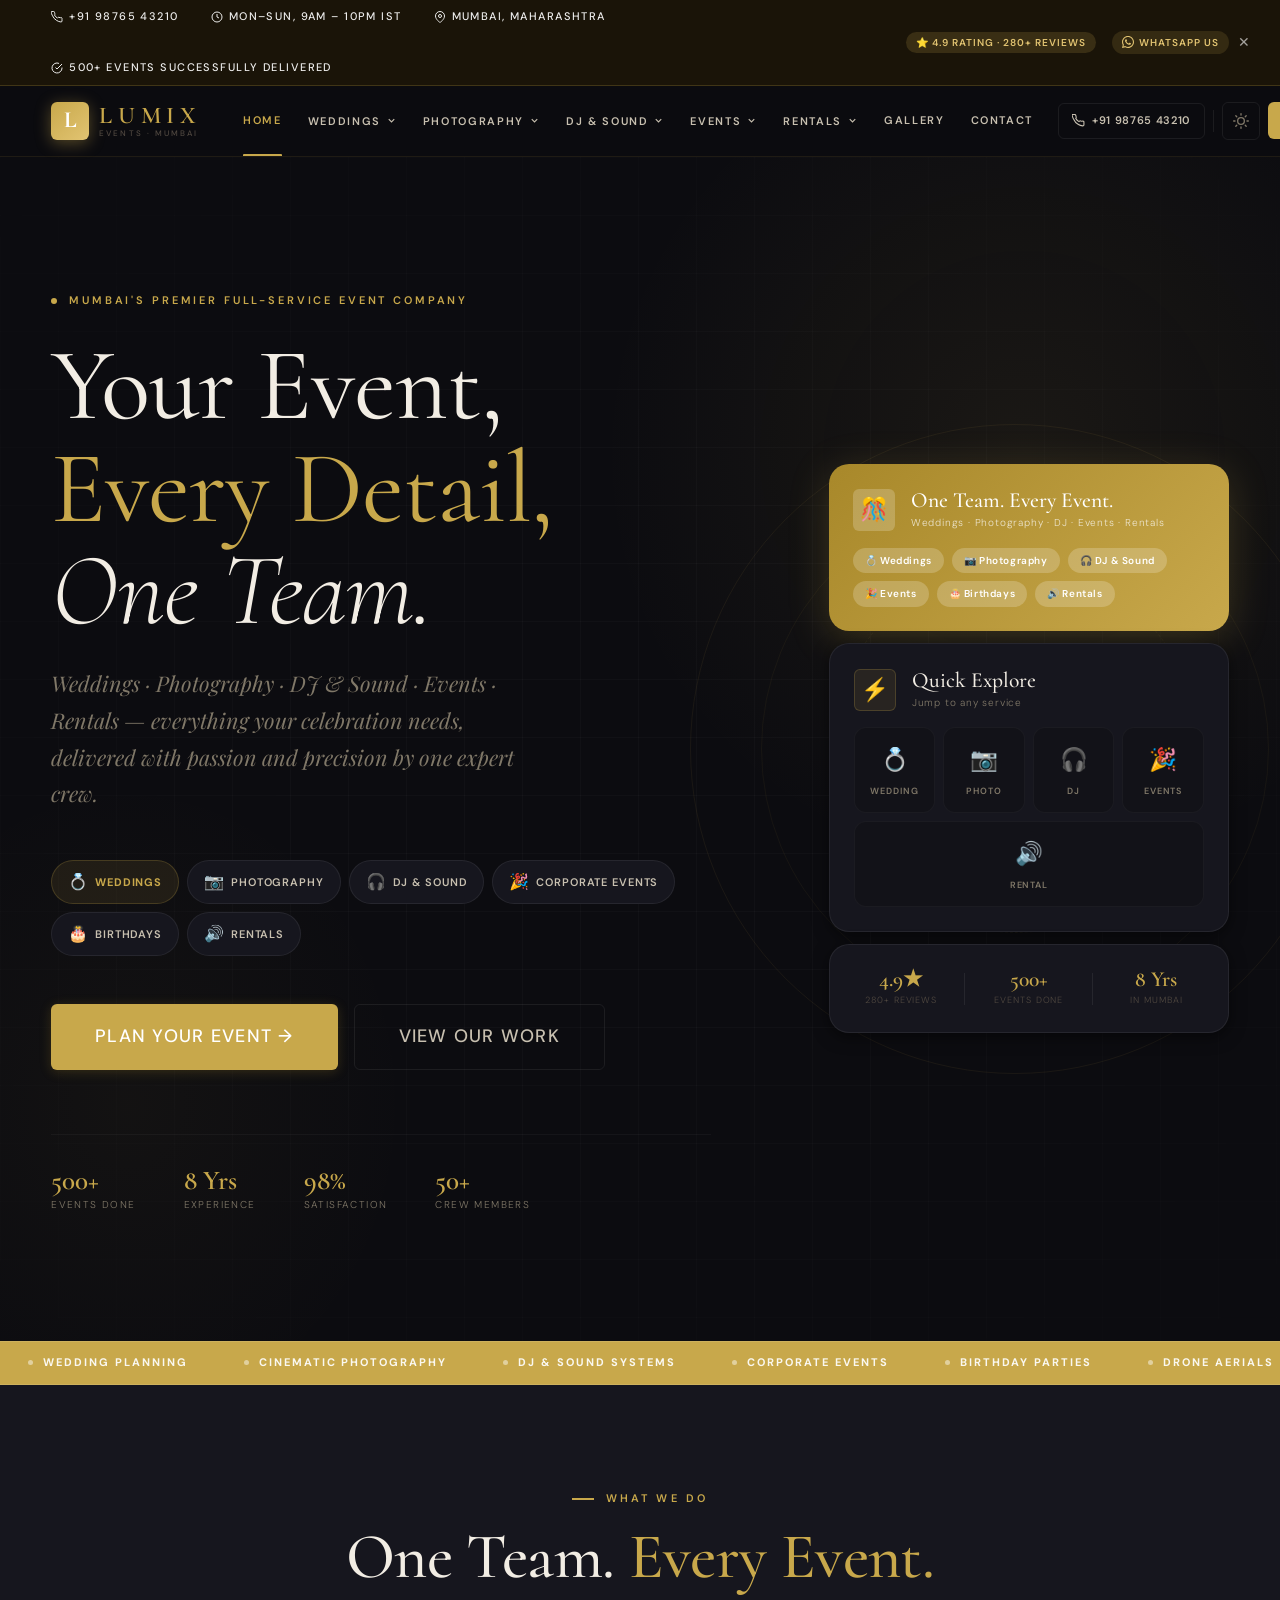
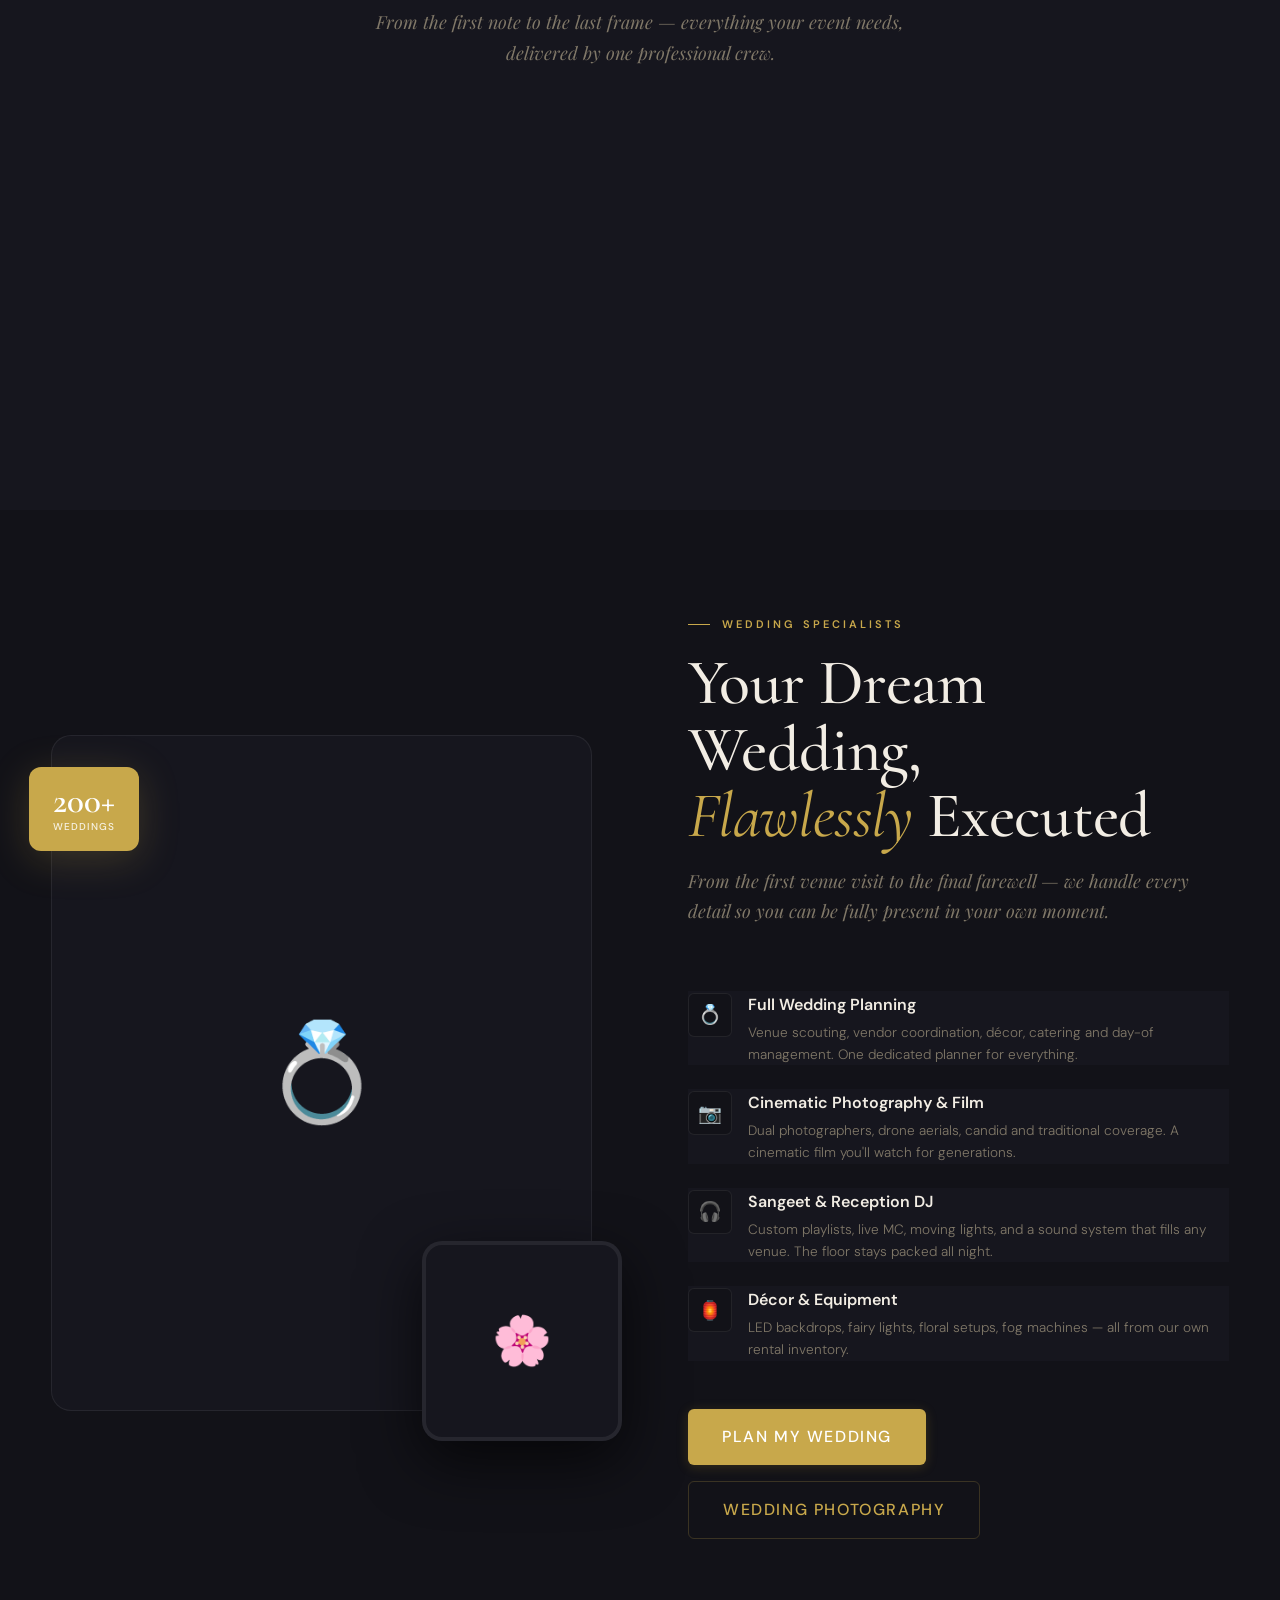
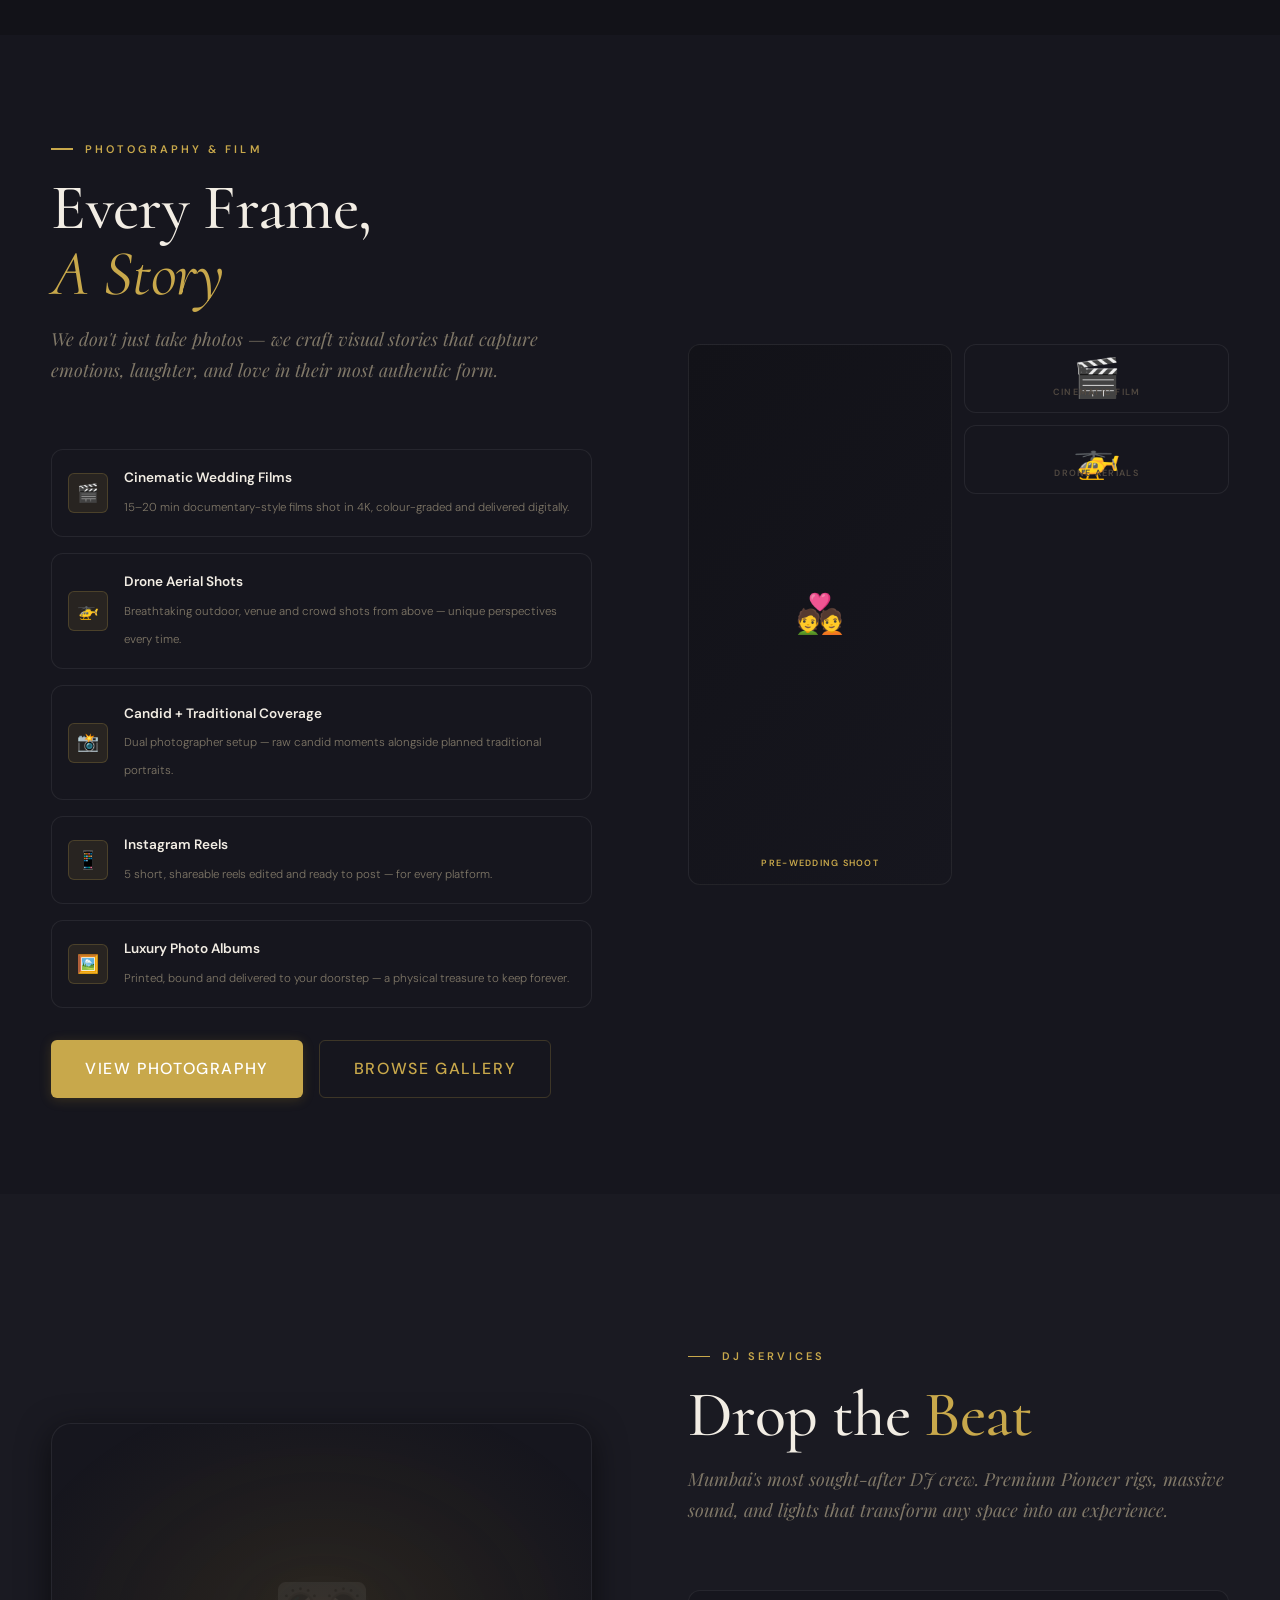
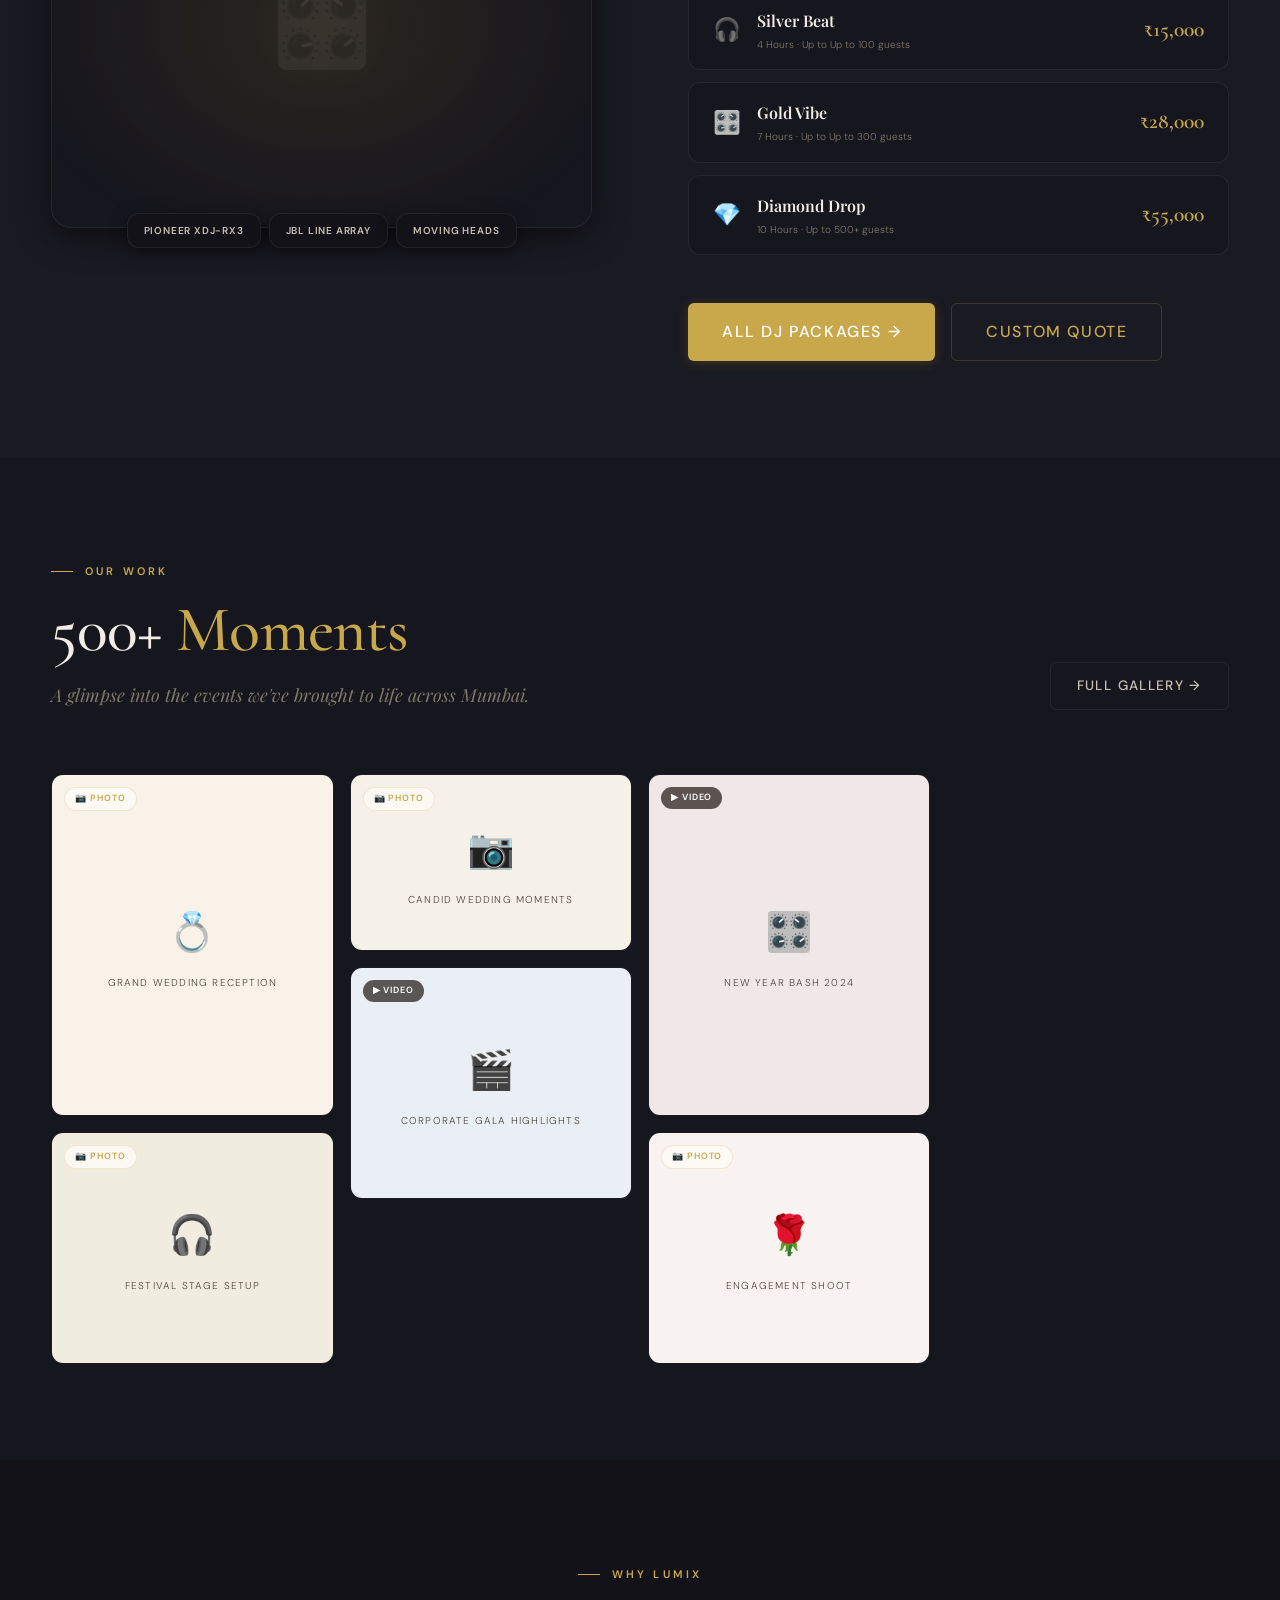
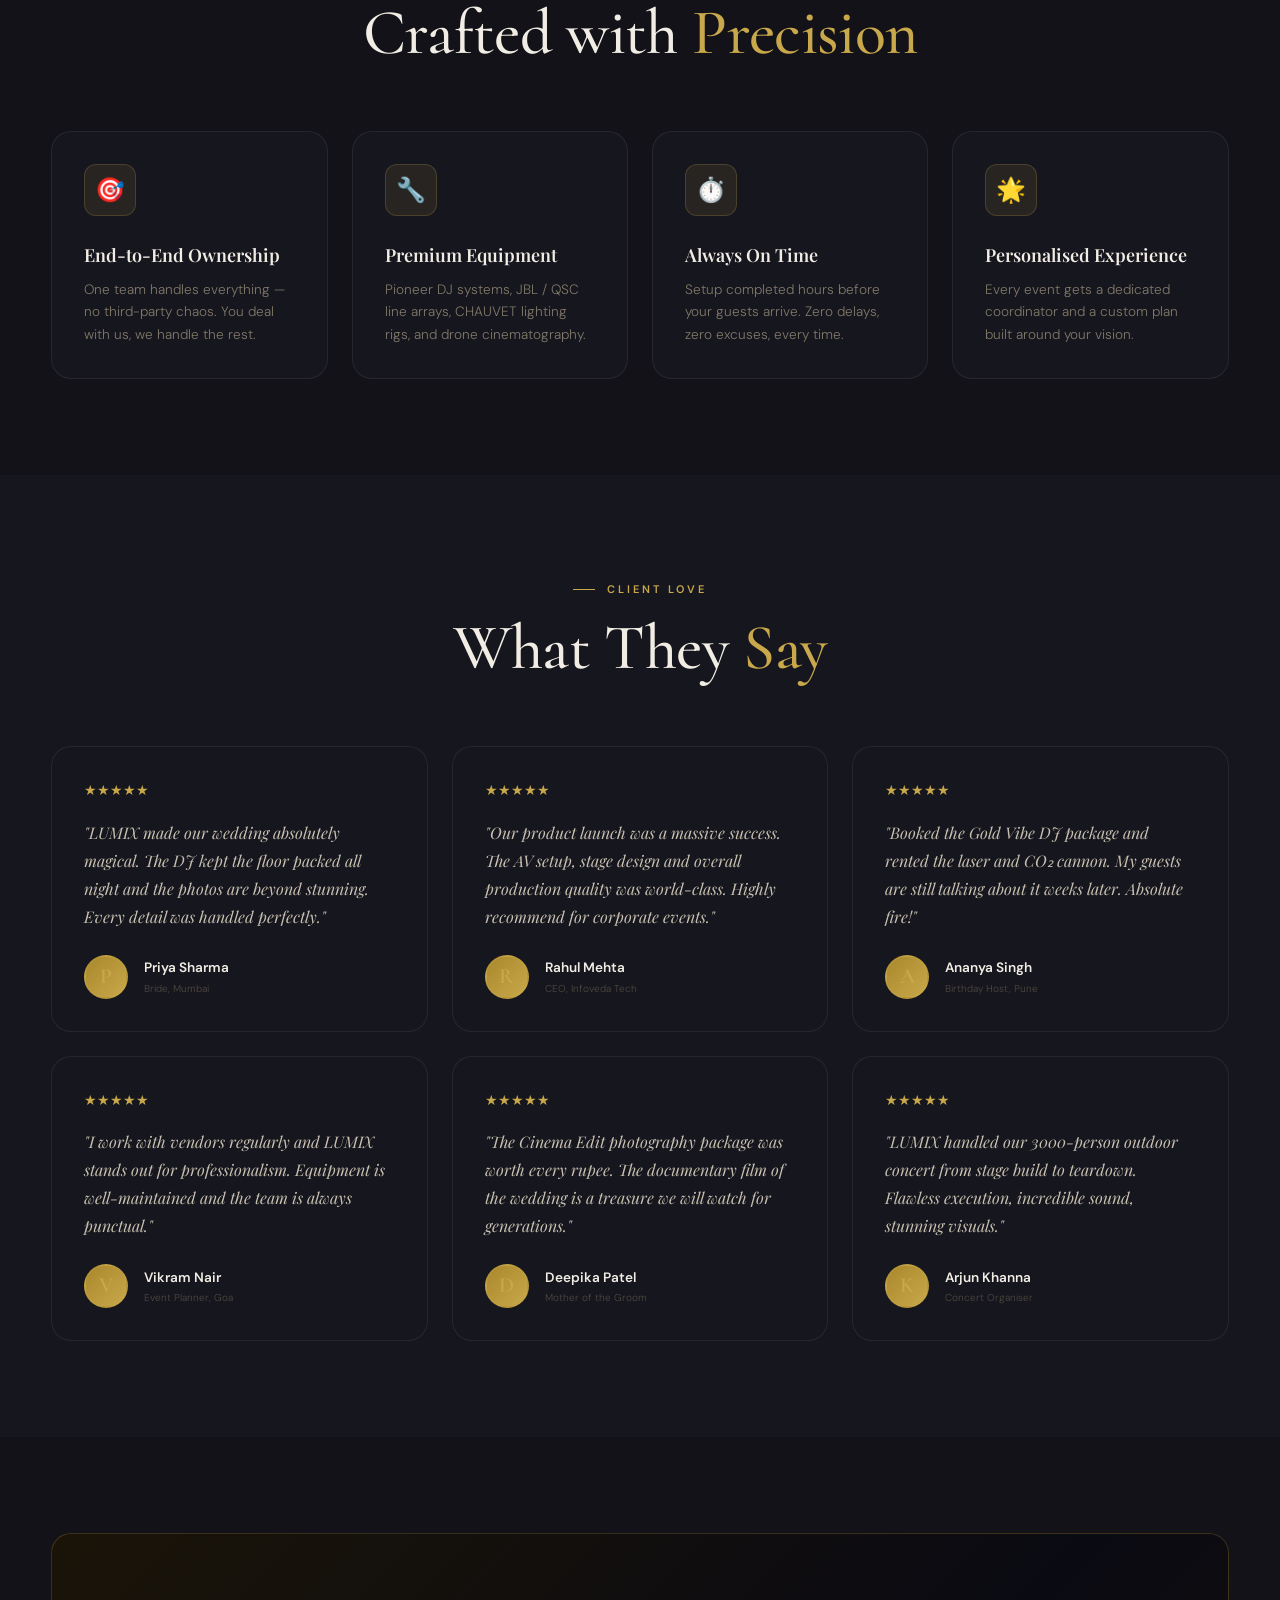
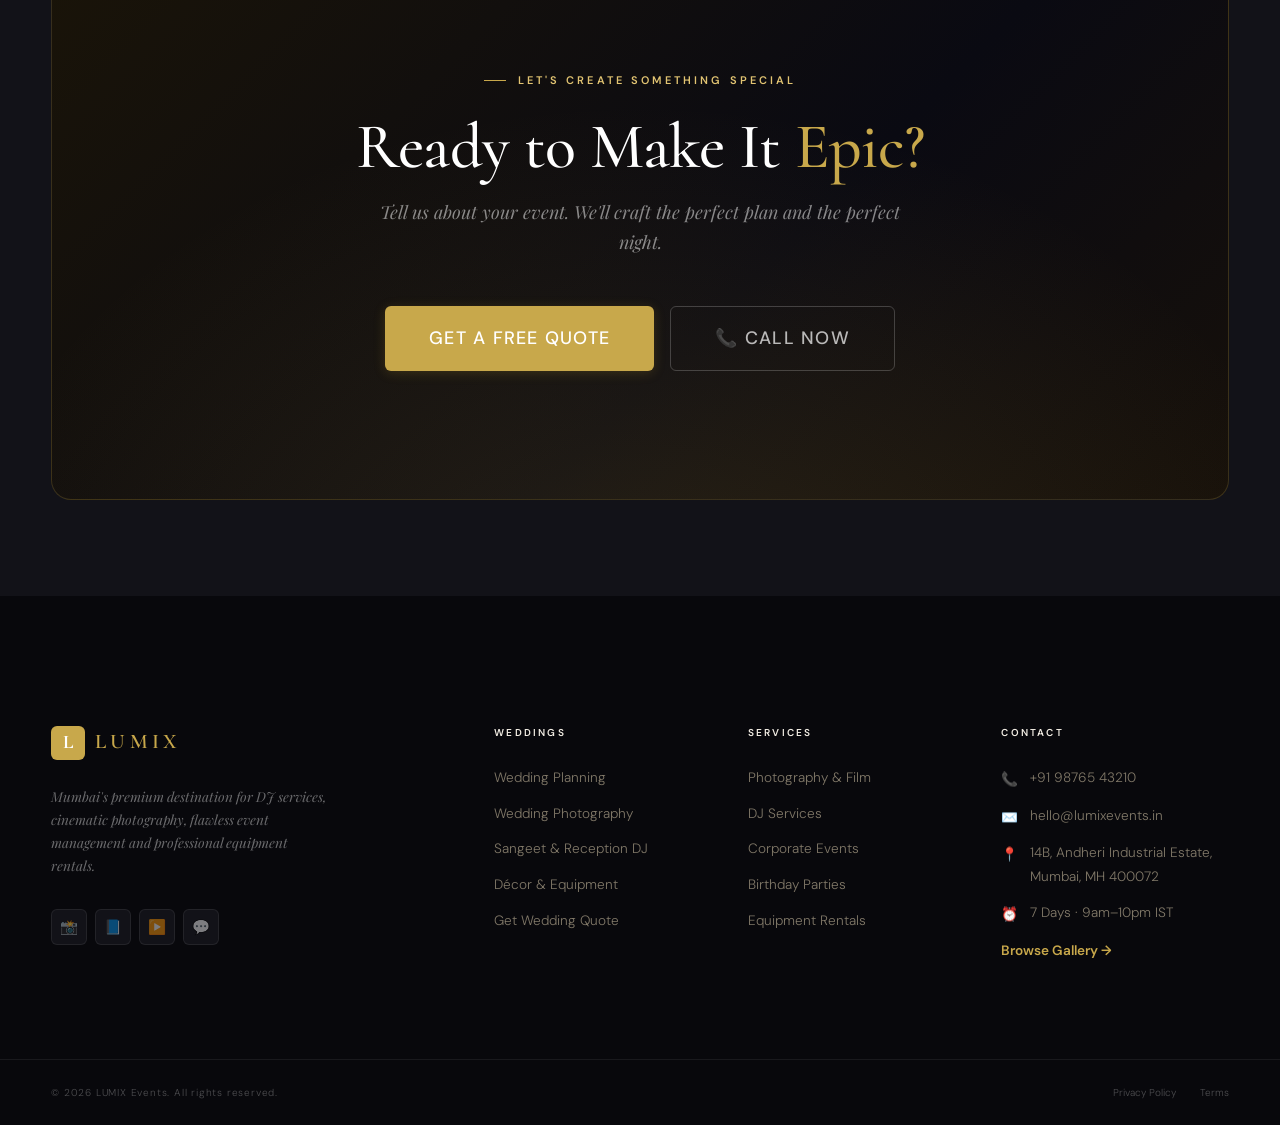
==== index.html @ 72927a5e "initial commit" ====
<!DOCTYPE html>
<html lang="en" data-theme="dark">
<head>
  <!-- Theme init (runs before paint to prevent flash) -->
  <script>
    (function(){
      var t = localStorage.getItem('lumix-theme') || 'dark';
      document.documentElement.setAttribute('data-theme', t);
    })();
  </script>
  <meta charset="UTF-8">
  <meta name="viewport" content="width=device-width, initial-scale=1.0">
  <title>LUMIX — DJ · Photography · Weddings · Events · Mumbai</title>
  <meta name="description" content="Mumbai's premier event company. DJ services, cinematic photography, wedding planning, full event management and professional equipment rentals.">
  <link rel="stylesheet" href="css/variables.css">
  <link rel="stylesheet" href="css/reset.css">
  <link rel="stylesheet" href="css/navbar.css">
  <link rel="stylesheet" href="css/components.css">
  <link rel="stylesheet" href="css/sections.css">
  <link rel="stylesheet" href="css/gallery.css">
</head>
<body data-page="home">

<div id="navbar-placeholder"></div>

<!-- ══════════════════════════════════════════════════
     HERO
══════════════════════════════════════════════════ -->
<section class="hero">
  <div class="hero-bg"></div>
  <div class="hero-grid"></div>
  <div class="hero-deco"></div>
  <div class="hero-wrap">
    <div class="hero-left">

      <div class="hero-eyebrow">
        <span class="hero-dot"></span>
        Mumbai's Premier Full-Service Event Company
      </div>

      <h1 class="hero-title">
        <span class="ht-block">Your Event,</span>
        <span class="ht-block ht-gold">Every Detail,</span>
        <span class="ht-block ht-italic">One Team.</span>
      </h1>

      <p class="hero-desc">
        Weddings · Photography · DJ & Sound · Events · Rentals — everything your celebration needs, delivered with passion and precision by one expert crew.
      </p>

      <!-- Service pills — shows all offerings right away -->
      <div class="hero-pills">
        <a href="services/events.html"      class="hero-pill hero-pill-featured"><span>💍</span> Weddings</a>
        <a href="services/photography.html" class="hero-pill"><span>📷</span> Photography</a>
        <a href="services/dj.html"          class="hero-pill"><span>🎧</span> DJ & Sound</a>
        <a href="services/events.html"      class="hero-pill"><span>🎉</span> Corporate Events</a>
        <a href="services/events.html"      class="hero-pill"><span>🎂</span> Birthdays</a>
        <a href="services/rentals.html"     class="hero-pill"><span>🔊</span> Rentals</a>
      </div>

      <div class="hero-actions">
        <a href="contact.html" class="btn btn-gold btn-xl">Plan Your Event →</a>
        <a href="gallery.html" class="btn btn-ghost btn-xl">View Our Work</a>
      </div>

      <div class="hero-trust">
        <div class="hero-trust-item"><div class="hero-trust-num">500+</div><div class="hero-trust-lbl">Events Done</div></div>
        <div class="hero-trust-item"><div class="hero-trust-num">8 Yrs</div><div class="hero-trust-lbl">Experience</div></div>
        <div class="hero-trust-item"><div class="hero-trust-num">98%</div><div class="hero-trust-lbl">Satisfaction</div></div>
        <div class="hero-trust-item"><div class="hero-trust-num">50+</div><div class="hero-trust-lbl">Crew Members</div></div>
      </div>
    </div>

    <!-- Right panel — visible on desktop -->
    <div class="hero-panel">
      <!-- Gold card: All services -->
      <div class="hp-card gold-grad">
        <div class="hp-card-head">
          <div class="hp-icon white">🎊</div>
          <div>
            <div class="hp-title white">One Team. Every Event.</div>
            <div class="hp-sub white">Weddings · Photography · DJ · Events · Rentals</div>
          </div>
        </div>
        <div class="hp-chips">
          <span class="hp-chip white">💍 Weddings</span>
          <span class="hp-chip white">📷 Photography</span>
          <span class="hp-chip white">🎧 DJ & Sound</span>
          <span class="hp-chip white">🎉 Events</span>
          <span class="hp-chip white">🎂 Birthdays</span>
          <span class="hp-chip white">🔊 Rentals</span>
        </div>
      </div>
      <!-- Service quick-links (all 5) -->
      <div class="hp-card">
        <div class="hp-card-head">
          <div class="hp-icon light">⚡</div>
          <div><div class="hp-title">Quick Explore</div><div class="hp-sub dim">Jump to any service</div></div>
        </div>
        <div class="hp-svc-row">
          <a href="services/events.html"      class="hp-svc"><span class="hps-icon">💍</span><span class="hps-lbl">Wedding</span></a>
          <a href="services/photography.html" class="hp-svc"><span class="hps-icon">📷</span><span class="hps-lbl">Photo</span></a>
          <a href="services/dj.html"          class="hp-svc"><span class="hps-icon">🎧</span><span class="hps-lbl">DJ</span></a>
          <a href="services/events.html"      class="hp-svc"><span class="hps-icon">🎉</span><span class="hps-lbl">Events</span></a>
          <a href="services/rentals.html"     class="hp-svc"><span class="hps-icon">🔊</span><span class="hps-lbl">Rental</span></a>
        </div>
      </div>
      <!-- Rating + trust -->
      <div class="hp-card hp-trust-row">
        <div class="hp-trust-block">
          <div class="hp-trust-num">4.9★</div>
          <div class="hp-trust-lbl">280+ Reviews</div>
        </div>
        <div class="hp-trust-sep"></div>
        <div class="hp-trust-block">
          <div class="hp-trust-num">500+</div>
          <div class="hp-trust-lbl">Events Done</div>
        </div>
        <div class="hp-trust-sep"></div>
        <div class="hp-trust-block">
          <div class="hp-trust-num">8 Yrs</div>
          <div class="hp-trust-lbl">In Mumbai</div>
        </div>
      </div>
    </div>
  </div>
</section>

<!-- ══════════════════════════════════════════════════
     MARQUEE STRIP — scrolling event types
══════════════════════════════════════════════════ -->
<div class="marquee-strip">
  <div class="marquee-track">
    <div class="marquee-inner">
      <span class="mq-item"><span class="mq-dot"></span>Wedding Planning</span>
      <span class="mq-item"><span class="mq-dot"></span>Cinematic Photography</span>
      <span class="mq-item"><span class="mq-dot"></span>DJ & Sound Systems</span>
      <span class="mq-item"><span class="mq-dot"></span>Corporate Events</span>
      <span class="mq-item"><span class="mq-dot"></span>Birthday Parties</span>
      <span class="mq-item"><span class="mq-dot"></span>Drone Aerials</span>
      <span class="mq-item"><span class="mq-dot"></span>Equipment Rentals</span>
      <span class="mq-item"><span class="mq-dot"></span>Sangeet Nights</span>
      <span class="mq-item"><span class="mq-dot"></span>Concert Production</span>
      <span class="mq-item"><span class="mq-dot"></span>LED Backdrops</span>
      <span class="mq-item"><span class="mq-dot"></span>Pre-Wedding Shoots</span>
      <span class="mq-item"><span class="mq-dot"></span>MC Hosting</span>
      <!-- duplicate for seamless loop -->
      <span class="mq-item"><span class="mq-dot"></span>Wedding Planning</span>
      <span class="mq-item"><span class="mq-dot"></span>Cinematic Photography</span>
      <span class="mq-item"><span class="mq-dot"></span>DJ & Sound Systems</span>
      <span class="mq-item"><span class="mq-dot"></span>Corporate Events</span>
      <span class="mq-item"><span class="mq-dot"></span>Birthday Parties</span>
      <span class="mq-item"><span class="mq-dot"></span>Drone Aerials</span>
      <span class="mq-item"><span class="mq-dot"></span>Equipment Rentals</span>
      <span class="mq-item"><span class="mq-dot"></span>Sangeet Nights</span>
      <span class="mq-item"><span class="mq-dot"></span>Concert Production</span>
      <span class="mq-item"><span class="mq-dot"></span>LED Backdrops</span>
      <span class="mq-item"><span class="mq-dot"></span>Pre-Wedding Shoots</span>
      <span class="mq-item"><span class="mq-dot"></span>MC Hosting</span>
    </div>
  </div>
</div>

<!-- ══════════════════════════════════════════════════
     SERVICES OVERVIEW — all 4 at a glance
══════════════════════════════════════════════════ -->
<section class="section section-white" id="services">
  <div class="container">
    <div class="section-header centered reveal">
      <div class="eyebrow">What We Do</div>
      <h2 class="section-title">One Team. <span class="accent">Every Event.</span></h2>
      <p class="section-sub">From the first note to the last frame — everything your event needs, delivered by one professional crew.</p>
    </div>
    <div id="svc-overview" class="svc-grid"></div>
  </div>
</section>

<!-- ══════════════════════════════════════════════════
     WEDDING SECTION — dedicated, detailed
══════════════════════════════════════════════════ -->
<section class="section section-alt" id="weddings">
  <div class="container">
    <div class="wedding-split">

      <!-- Visual -->
      <div class="wedding-vis reveal">
        <div class="wedding-main-img">💍</div>
        <div class="wedding-float-img">🌸</div>
        <div class="wedding-stat-tag">
          <div class="wst-num">200+</div>
          <div class="wst-lbl">Weddings</div>
        </div>
      </div>

      <!-- Content -->
      <div>
        <div class="section-header reveal">
          <div class="eyebrow">Wedding Specialists</div>
          <h2 class="section-title">Your Dream Wedding,<br><em><span class="accent">Flawlessly</span></em> Executed</h2>
          <p class="section-sub">From the first venue visit to the final farewell — we handle every detail so you can be fully present in your own moment.</p>
        </div>

        <div class="wedding-feats">
          <div class="w-feat reveal rev-1">
            <div class="w-feat-icon">💍</div>
            <div class="w-feat-body">
              <h4>Full Wedding Planning</h4>
              <p>Venue scouting, vendor coordination, décor, catering and day-of management. One dedicated planner for everything.</p>
            </div>
          </div>
          <div class="w-feat reveal rev-2">
            <div class="w-feat-icon">📷</div>
            <div class="w-feat-body">
              <h4>Cinematic Photography & Film</h4>
              <p>Dual photographers, drone aerials, candid and traditional coverage. A cinematic film you'll watch for generations.</p>
            </div>
          </div>
          <div class="w-feat reveal rev-3">
            <div class="w-feat-icon">🎧</div>
            <div class="w-feat-body">
              <h4>Sangeet & Reception DJ</h4>
              <p>Custom playlists, live MC, moving lights, and a sound system that fills any venue. The floor stays packed all night.</p>
            </div>
          </div>
          <div class="w-feat reveal rev-4">
            <div class="w-feat-icon">🏮</div>
            <div class="w-feat-body">
              <h4>Décor & Equipment</h4>
              <p>LED backdrops, fairy lights, floral setups, fog machines — all from our own rental inventory.</p>
            </div>
          </div>
        </div>

        <div style="display:flex;gap:var(--s4);flex-wrap:wrap" class="reveal">
          <a href="services/events.html"      class="btn btn-gold btn-lg">Plan My Wedding</a>
          <a href="services/photography.html" class="btn btn-outline-gold btn-lg">Wedding Photography</a>
        </div>
      </div>
    </div>
  </div>
</section>

<!-- ══════════════════════════════════════════════════
     PHOTOGRAPHY SECTION — dedicated, light theme
══════════════════════════════════════════════════ -->
<section class="section section-white" id="photography">
  <div class="container">
    <div class="photo-split">

      <!-- Content first on this side -->
      <div>
        <div class="section-header reveal">
          <div class="eyebrow">Photography & Film</div>
          <h2 class="section-title">Every Frame,<br><em><span class="accent">A Story</span></em></h2>
          <p class="section-sub">We don't just take photos — we craft visual stories that capture emotions, laughter, and love in their most authentic form.</p>
        </div>

        <div class="photo-feats">
          <div class="p-feat reveal rev-1">
            <div class="p-feat-icon">🎬</div>
            <div class="p-feat-body">
              <strong>Cinematic Wedding Films</strong>
              <span>15–20 min documentary-style films shot in 4K, colour-graded and delivered digitally.</span>
            </div>
          </div>
          <div class="p-feat reveal rev-2">
            <div class="p-feat-icon">🚁</div>
            <div class="p-feat-body">
              <strong>Drone Aerial Shots</strong>
              <span>Breathtaking outdoor, venue and crowd shots from above — unique perspectives every time.</span>
            </div>
          </div>
          <div class="p-feat reveal rev-3">
            <div class="p-feat-icon">📸</div>
            <div class="p-feat-body">
              <strong>Candid + Traditional Coverage</strong>
              <span>Dual photographer setup — raw candid moments alongside planned traditional portraits.</span>
            </div>
          </div>
          <div class="p-feat reveal rev-4">
            <div class="p-feat-icon">📱</div>
            <div class="p-feat-body">
              <strong>Instagram Reels</strong>
              <span>5 short, shareable reels edited and ready to post — for every platform.</span>
            </div>
          </div>
          <div class="p-feat reveal rev-5">
            <div class="p-feat-icon">🖼️</div>
            <div class="p-feat-body">
              <strong>Luxury Photo Albums</strong>
              <span>Printed, bound and delivered to your doorstep — a physical treasure to keep forever.</span>
            </div>
          </div>
        </div>

        <div style="display:flex;gap:var(--s4);flex-wrap:wrap;margin-top:var(--s6)" class="reveal">
          <a href="services/photography.html" class="btn btn-gold btn-lg">View Photography</a>
          <a href="gallery.html"              class="btn btn-outline-gold btn-lg">Browse Gallery</a>
        </div>
      </div>

      <!-- Visual grid — light-themed placeholder cells -->
      <div class="photo-vis-grid reveal">
        <div class="photo-cell tall featured">
          <span>💑</span>
          <div class="photo-cell-lbl">Pre-Wedding Shoot</div>
        </div>
        <div style="display:flex;flex-direction:column;gap:var(--s3)">
          <div class="photo-cell">
            <span>🎬</span>
            <div class="photo-cell-lbl">Cinematic Film</div>
          </div>
          <div class="photo-cell">
            <span>🚁</span>
            <div class="photo-cell-lbl">Drone Aerials</div>
          </div>
        </div>
      </div>

    </div>
  </div>
</section>

<!-- ══════════════════════════════════════════════════
     DJ SECTION
══════════════════════════════════════════════════ -->
<section class="section dj-section" id="dj">
  <div class="container">
    <div class="dj-split">

      <!-- Visual -->
      <div class="dj-vis reveal">
        <div class="dj-screen">
          <div class="dj-screen-glow">🎛️</div>
        </div>
        <div class="dj-pills">
          <div class="dj-pill">Pioneer XDJ-RX3</div>
          <div class="dj-pill">JBL Line Array</div>
          <div class="dj-pill">Moving Heads</div>
        </div>
      </div>

      <!-- Content -->
      <div style="padding-top:var(--s7)">
        <div class="section-header reveal">
          <div class="eyebrow">DJ Services</div>
          <h2 class="section-title">Drop the <span class="accent">Beat</span></h2>
          <p class="section-sub">Mumbai's most sought-after DJ crew. Premium Pioneer rigs, massive sound, and lights that transform any space into an experience.</p>
        </div>

        <div class="dj-pkg-rows" id="home-dj-rows"></div>

        <div style="display:flex;gap:var(--s4);flex-wrap:wrap;margin-top:var(--s7)" class="reveal">
          <a href="services/dj.html" class="btn btn-gold btn-lg">All DJ Packages →</a>
          <a href="contact.html"     class="btn btn-outline-gold btn-lg">Custom Quote</a>
        </div>
      </div>
    </div>
  </div>
</section>

<!-- ══════════════════════════════════════════════════
     GALLERY PREVIEW
══════════════════════════════════════════════════ -->
<section class="section section-white" id="gallery">
  <div class="container">
    <div class="section-header reveal" style="display:flex;align-items:flex-end;justify-content:space-between;flex-wrap:wrap;gap:var(--s4)">
      <div>
        <div class="eyebrow">Our Work</div>
        <h2 class="section-title">500+ <span class="accent">Moments</span></h2>
        <p class="section-sub">A glimpse into the events we've brought to life across Mumbai.</p>
      </div>
      <a href="gallery.html" class="btn btn-ghost">Full Gallery →</a>
    </div>
    <div id="home-gallery-preview"></div>
  </div>
</section>

<!-- ══════════════════════════════════════════════════
     WHY CHOOSE US
══════════════════════════════════════════════════ -->
<section class="section section-alt">
  <div class="container">
    <div class="section-header centered reveal">
      <div class="eyebrow">Why LUMIX</div>
      <h2 class="section-title">Crafted with <span class="accent">Precision</span></h2>
    </div>
    <div class="why-grid">
      <div class="why-card reveal rev-1">
        <div class="why-icon">🎯</div>
        <div class="why-title">End-to-End Ownership</div>
        <p class="why-desc">One team handles everything — no third-party chaos. You deal with us, we handle the rest.</p>
      </div>
      <div class="why-card reveal rev-2">
        <div class="why-icon">🔧</div>
        <div class="why-title">Premium Equipment</div>
        <p class="why-desc">Pioneer DJ systems, JBL / QSC line arrays, CHAUVET lighting rigs, and drone cinematography.</p>
      </div>
      <div class="why-card reveal rev-3">
        <div class="why-icon">⏱️</div>
        <div class="why-title">Always On Time</div>
        <p class="why-desc">Setup completed hours before your guests arrive. Zero delays, zero excuses, every time.</p>
      </div>
      <div class="why-card reveal rev-4">
        <div class="why-icon">🌟</div>
        <div class="why-title">Personalised Experience</div>
        <p class="why-desc">Every event gets a dedicated coordinator and a custom plan built around your vision.</p>
      </div>
    </div>
  </div>
</section>

<!-- ══════════════════════════════════════════════════
     TESTIMONIALS
══════════════════════════════════════════════════ -->
<section class="section section-white">
  <div class="container">
    <div class="section-header centered reveal">
      <div class="eyebrow">Client Love</div>
      <h2 class="section-title">What They <span class="accent">Say</span></h2>
    </div>
    <div class="testi-grid" id="home-testimonials"></div>
  </div>
</section>

<!-- ══════════════════════════════════════════════════
     CTA
══════════════════════════════════════════════════ -->
<section class="section section-alt">
  <div class="container">
    <div class="cta-banner reveal">
      <div class="cta-inner">
        <div class="eyebrow" style="color:var(--gold-light);justify-content:center">Let's Create Something Special</div>
        <h2 class="section-title" style="color:#fff;text-align:center;margin-top:var(--s2)">Ready to Make It <span class="accent">Epic?</span></h2>
        <p class="section-sub" style="color:rgba(255,255,255,.5);text-align:center;margin-inline:auto">Tell us about your event. We'll craft the perfect plan and the perfect night.</p>
        <div class="cta-actions">
          <a href="contact.html"       class="btn btn-gold btn-xl">Get a Free Quote</a>
          <a href="tel:+919876543210"  class="btn btn-ghost btn-xl" style="color:rgba(255,255,255,.7);border-color:rgba(255,255,255,.2)">📞 Call Now</a>
        </div>
      </div>
    </div>
  </div>
</section>

<div id="footer-placeholder"></div>

<script src="js/data/data.js"></script>
<script src="js/components/Components.js"></script>
<script src="js/main.js"></script>
<script src="js/pages.js"></script>
</body>
</html>
---- css/variables.css ----
/* ============================================================
   LUMIX — Design Tokens  |  Dark (default) + Light themes
============================================================ */

/* ── Shared / invariant ────────────────────────────────── */
:root {
  /* Gold palette — same in both themes */
  --gold:        #C8A84B;
  --gold-light:  #E2C472;
  --gold-deep:   #A8882A;

  /* Typography */
  --font-display: 'Cormorant', serif;
  --font-heading: 'Playfair Display', serif;
  --font-body:    'DM Sans', sans-serif;
  --font-label:   'DM Sans', sans-serif;

  /* Scale */
  --text-xs:   0.72rem;
  --text-sm:   0.85rem;
  --text-base: 1rem;
  --text-lg:   1.125rem;
  --text-xl:   1.35rem;
  --text-2xl:  1.7rem;
  --text-3xl:  2.2rem;
  --text-4xl:  3rem;
  --text-5xl:  4.5rem;
  --text-6xl:  6.5rem;

  /* Spacing */
  --s1:  4px;  --s2:  8px;  --s3:  12px; --s4:  16px;
  --s5:  24px; --s6:  32px; --s7:  48px; --s8:  64px;
  --s9:  96px; --s10: 128px;

  /* Layout */
  --max-w:  1400px;
  --pad-x:  clamp(20px, 4vw, 72px);

  /* Radius */
  --r-sm:   3px;
  --r:      6px;
  --r-lg:   12px;
  --r-xl:   20px;
  --r-full: 9999px;

  /* Motion */
  --ease:        cubic-bezier(0.4,0,0.2,1);
  --ease-out:    cubic-bezier(0,0,0.2,1);
  --ease-spring: cubic-bezier(0.34,1.56,0.64,1);
  --fast:   180ms;
  --mid:    320ms;
  --slow:   500ms;

  /* Z-index */
  --z-base:    1;
  --z-card:    10;
  --z-sticky:  100;
  --z-overlay: 200;
  --z-modal:   300;
}

/* ══════════════════════════════════════════════════════════
   DARK THEME (default)
══════════════════════════════════════════════════════════ */
:root,
[data-theme="dark"] {
  color-scheme: dark;

  /* Backgrounds */
  --bg:        #0C0C10;
  --bg-2:      #121218;
  --bg-3:      #1A1A22;
  --surface:   #16161E;
  --surface-2: #1E1E28;

  /* Gold derivatives */
  --gold-pale:   rgba(200,168,75,0.10);
  --gold-dim:    rgba(200,168,75,0.07);
  --gold-border: rgba(200,168,75,0.22);
  --gold-glow:   rgba(200,168,75,0.28);

  /* Accent */
  --accent:     #5BA3E0;
  --accent-dim: rgba(91,163,224,0.10);

  /* Text */
  --text:   #F2EDE4;
  --text-2: #C8C0B0;
  --text-3: #807868;
  --text-4: #504840;

  /* Borders */
  --border:   rgba(200,168,75,0.18);
  --border-2: rgba(255,255,255,0.07);
  --border-3: rgba(255,255,255,0.04);

  /* Shadows */
  --shadow-xs:   0 2px 8px  rgba(0,0,0,0.45);
  --shadow-sm:   0 4px 16px rgba(0,0,0,0.50);
  --shadow:      0 8px 32px rgba(0,0,0,0.55);
  --shadow-lg:   0 20px 60px rgba(0,0,0,0.65);
  --shadow-gold: 0 8px 40px rgba(200,168,75,0.22);

  /* Navbar bg */
  --navbar-bg: rgba(12,12,16,0.97);
  --topbar-bg: #1A1408;

  /* Section alternates */
  --section-alt-bg:   var(--bg-2);
  --section-warm-bg:  var(--bg-3);
  --section-white-bg: var(--surface);

  /* Footer */
  --footer-bg: #08080C;
}

/* ══════════════════════════════════════════════════════════
   LIGHT THEME
══════════════════════════════════════════════════════════ */
[data-theme="light"] {
  color-scheme: light;

  /* Backgrounds */
  --bg:        #FDFAF5;
  --bg-2:      #F8F3EA;
  --bg-3:      #F2EBE0;
  --surface:   #FFFFFF;
  --surface-2: #FAF7F2;

  /* Gold derivatives */
  --gold-pale:   #F5EDD8;
  --gold-dim:    rgba(184,146,42,0.08);
  --gold-border: rgba(184,146,42,0.22);
  --gold-glow:   rgba(184,146,42,0.18);

  /* Gold overrides for light */
  --gold:       #B8922A;
  --gold-light: #D4AA4A;
  --gold-deep:  #8A6B1A;

  /* Accent */
  --accent:     #2A5C8A;
  --accent-dim: rgba(42,92,138,0.08);

  /* Text */
  --text:   #1C1610;
  --text-2: #4A4030;
  --text-3: #8A7A60;
  --text-4: #B8A890;

  /* Borders */
  --border:   rgba(184,146,42,0.18);
  --border-2: rgba(28,22,16,0.08);
  --border-3: rgba(28,22,16,0.04);

  /* Shadows */
  --shadow-xs:   0 2px 8px  rgba(28,22,16,0.06);
  --shadow-sm:   0 4px 16px rgba(28,22,16,0.08);
  --shadow:      0 8px 32px rgba(28,22,16,0.10);
  --shadow-lg:   0 20px 60px rgba(28,22,16,0.14);
  --shadow-gold: 0 8px 40px rgba(184,146,42,0.18);

  /* Navbar bg */
  --navbar-bg: rgba(253,250,245,0.97);
  --topbar-bg: var(--gold);

  /* Section alternates */
  --section-alt-bg:   var(--bg-2);
  --section-warm-bg:  var(--bg-3);
  --section-white-bg: var(--surface);

  /* Footer */
  --footer-bg: #1C1610;
}
---- css/navbar.css ----
/* ============================================================
   LUMIX — Navbar  |  Light Gold Theme  |  Rich Mega Menu
============================================================ */

/* ── Topbar ─────────────────────────────────────────────── */
.topbar {
  background: var(--topbar-bg, var(--gold));
  color: #fff;
  padding: 7px var(--pad-x);
  display: flex;
  align-items: center;
  font-size: 11px;
  font-weight: 500;
  letter-spacing: 0.13em;
  text-transform: uppercase;
  position: relative;
  gap: var(--s4);
}
.topbar-items { display: flex; align-items: center; gap: var(--s6); flex: 1; flex-wrap: wrap; }
.topbar-item { display: flex; align-items: center; gap: 6px; opacity: 0.92; }
.topbar-item svg { width: 12px; height: 12px; }
.topbar a { color: #fff; text-decoration: none; }
.topbar-right { margin-left: auto; display: flex; align-items: center; gap: var(--s4); flex-shrink: 0; }
.topbar-badge {
  padding: 2px 10px; background: rgba(255,255,255,0.2);
  border-radius: var(--r-full); font-size: 10px; font-weight: 600; letter-spacing: 0.1em;
}
.topbar-close {
  position: absolute; right: var(--s5); background: none; border: none;
  color: #fff; opacity: 0.6; cursor: pointer; font-size: 14px; padding: 2px 6px;
  transition: opacity var(--fast);
}
.topbar-close:hover { opacity: 1; }

/* ── Main nav ────────────────────────────────────────────── */
#navbar {
  position: sticky; top: 0; z-index: var(--z-sticky);
  background: var(--navbar-bg);
  backdrop-filter: blur(24px) saturate(1.8);
  -webkit-backdrop-filter: blur(24px) saturate(1.8);
  border-bottom: 1px solid rgba(184,146,42,0.12);
  transition: box-shadow var(--mid) var(--ease);
}
#navbar.scrolled { box-shadow: var(--shadow); }

.navbar-inner {
  max-width: var(--max-w);
  margin-inline: auto;
  padding-inline: var(--pad-x);
  height: 70px;
  display: flex;
  align-items: center;
  gap: var(--s3);
}

/* ── Logo ─────────────────────────────────────────────────── */
.nav-logo {
  display: flex; align-items: center; gap: 10px;
  text-decoration: none; flex-shrink: 0; margin-right: var(--s4);
}
.nav-logo-mark {
  width: 38px; height: 38px;
  background: linear-gradient(140deg, var(--gold) 0%, var(--gold-light) 100%);
  border-radius: var(--r); display: flex; align-items: center; justify-content: center;
  font-family: var(--font-display); font-size: 1.45rem; font-weight: 700;
  color: #fff; line-height: 1; flex-shrink: 0;
  box-shadow: 0 3px 12px rgba(184,146,42,0.32);
}
.nav-logo-text { display: flex; flex-direction: column; line-height: 1.1; }
.nav-logo-name {
  font-family: var(--font-display); font-size: 1.5rem; font-weight: 600;
  letter-spacing: 0.24em; color: var(--gold);
}
.nav-logo-tag { font-size: 8px; letter-spacing: 0.26em; text-transform: uppercase; color: var(--text-4); font-weight: 500; }

/* ── Link area ───────────────────────────────────────────── */
.nav-links { display: flex; align-items: stretch; flex: 1; }
.nav-item  { position: relative; display: flex; align-items: stretch; }

.nav-link, .nav-trigger {
  display: flex; align-items: center; gap: 5px;
  padding: 0 13px; height: 70px;
  font-size: 11px; font-weight: 600; letter-spacing: 0.15em; text-transform: uppercase;
  color: var(--text-2); background: none; border: none; cursor: pointer;
  white-space: nowrap; text-decoration: none; position: relative;
  transition: color var(--fast);
}
/* Gold underline on hover */
.nav-link::after, .nav-trigger::after {
  content: ''; position: absolute; bottom: 0; left: 13px; right: 13px;
  height: 2px; background: var(--gold); border-radius: 1px 1px 0 0;
  transform: scaleX(0); transition: transform var(--mid) var(--ease);
}
.nav-link:hover, .nav-link.active,
.nav-trigger:hover, .nav-item.open > .nav-trigger { color: var(--gold); }
.nav-link:hover::after, .nav-link.active::after,
.nav-item.open > .nav-trigger::after { transform: scaleX(1); }

.nav-chevron { width: 11px; height: 11px; flex-shrink: 0; transition: transform var(--mid) var(--ease); }
.nav-item.open > .nav-trigger .nav-chevron { transform: rotate(180deg); }

/* ── Right side ──────────────────────────────────────────── */
.nav-actions { margin-left: auto; display: flex; align-items: center; gap: var(--s2); flex-shrink: 0; }

.nav-icon-btn {
  width: 36px; height: 36px; border-radius: var(--r); border: 1px solid var(--border-2);
  display: flex; align-items: center; justify-content: center; color: var(--text-3);
  cursor: pointer; text-decoration: none; transition: all var(--fast); flex-shrink: 0;
}
.nav-icon-btn:hover { border-color: var(--gold-border); color: var(--gold); background: var(--gold-dim); }

.nav-divider { width: 1px; height: 22px; background: var(--border-2); }

.nav-phone {
  display: flex; align-items: center; gap: 7px;
  padding: 0 13px; height: 36px; border: 1px solid var(--border-2); border-radius: var(--r);
  font-size: 11px; font-weight: 600; letter-spacing: 0.06em; color: var(--text-2);
  text-decoration: none; transition: all var(--fast); white-space: nowrap;
}
.nav-phone:hover { border-color: var(--gold-border); color: var(--gold); background: var(--gold-dim); }
.nav-phone svg { width: 13px; height: 13px; }

.nav-cta {
  display: inline-flex; align-items: center; gap: 6px;
  padding: 9px 22px; background: var(--gold); color: #fff; border-radius: var(--r);
  font-size: 11px; font-weight: 600; letter-spacing: 0.14em; text-transform: uppercase;
  transition: background var(--fast), transform var(--fast), box-shadow var(--fast);
  white-space: nowrap; text-decoration: none;
}
.nav-cta:hover { background: var(--gold-light); transform: translateY(-1px); box-shadow: 0 4px 18px rgba(184,146,42,0.32); }

/* ══════════════════════════════════════════════════════════
   DROPDOWN (simple)
══════════════════════════════════════════════════════════ */
.dropdown {
  position: absolute; top: calc(100% + 1px); left: 0;
  min-width: 240px; background: var(--surface);
  border: 1px solid var(--border-2); border-top: 2px solid var(--gold);
  border-radius: 0 0 var(--r-lg) var(--r-lg);
  padding: var(--s3) 0; box-shadow: var(--shadow-lg);
  opacity: 0; pointer-events: none; transform: translateY(-8px);
  transition: opacity var(--mid) var(--ease), transform var(--mid) var(--ease);
}
.nav-item.open > .dropdown { opacity: 1; pointer-events: all; transform: translateY(0); }

.dd-item {
  display: flex; align-items: flex-start; gap: var(--s3);
  padding: 10px 18px; text-decoration: none; cursor: pointer;
  transition: background var(--fast), color var(--fast);
}
.dd-item:hover { background: var(--gold-dim); }
.dd-item .ddi-icon {
  width: 34px; height: 34px; border-radius: var(--r);
  background: var(--gold-pale); border: 1px solid var(--gold-border);
  display: flex; align-items: center; justify-content: center; font-size: 1rem; flex-shrink: 0;
}
.dd-item .ddi-name { font-size: var(--text-sm); font-weight: 600; color: var(--text); line-height: 1.25; }
.dd-item:hover .ddi-name { color: var(--gold); }
.dd-item .ddi-sub { font-size: 10px; color: var(--text-4); margin-top: 1px; }
.dd-sep { height: 1px; background: var(--border-3); margin: var(--s2) var(--s4); }
.dd-footer { padding: var(--s3) var(--s4) var(--s2); font-size: 10px; letter-spacing: 0.18em; text-transform: uppercase; color: var(--text-4); font-weight: 600; }
.dd-cta-row { padding: var(--s3) var(--s4); }
.dd-cta-row a {
  display: flex; align-items: center; justify-content: center; gap: 6px;
  padding: 9px; background: var(--gold-pale); border: 1px solid var(--gold-border);
  border-radius: var(--r); font-size: 11px; font-weight: 600; color: var(--gold);
  text-decoration: none; letter-spacing: 0.1em; text-transform: uppercase;
  transition: all var(--fast);
}
.dd-cta-row a:hover { background: var(--gold); color: #fff; }

/* ══════════════════════════════════════════════════════════
   MEGA MENU — SERVICES (4 columns)
══════════════════════════════════════════════════════════ */
.mega {
  position: absolute; top: calc(100% + 1px);
  left: 50%; transform: translateX(-50%) translateY(-8px);
  background: var(--surface); width: min(980px, 94vw);
  border: 1px solid var(--border-2); border-top: 2px solid var(--gold);
  border-radius: 0 0 var(--r-xl) var(--r-xl); box-shadow: var(--shadow-lg);
  opacity: 0; pointer-events: none;
  transition: opacity var(--mid) var(--ease), transform var(--mid) var(--ease);
}
.nav-item.open > .mega { opacity: 1; pointer-events: all; transform: translateX(-50%) translateY(0); }

/* 4-col service grid */
.mega-grid {
  display: grid; grid-template-columns: repeat(4,1fr);
  padding: var(--s6) var(--s5) 0; gap: 0;
}
.mega-card {
  display: flex; flex-direction: column; gap: var(--s3);
  padding: var(--s5); border-radius: var(--r-lg); text-decoration: none;
  cursor: pointer; transition: background var(--fast);
}
.mega-card:hover { background: var(--gold-dim); }
.mega-card-icon {
  width: 46px; height: 46px; border-radius: var(--r);
  background: var(--gold-pale); border: 1px solid var(--gold-border);
  display: flex; align-items: center; justify-content: center; font-size: 1.4rem;
  flex-shrink: 0; transition: transform var(--mid) var(--ease-spring);
}
.mega-card:hover .mega-card-icon { transform: scale(1.1) rotate(-4deg); }
.mega-card-name {
  font-family: var(--font-heading); font-size: var(--text-lg); font-weight: 600;
  color: var(--text); line-height: 1.2;
}
.mega-card-desc { font-size: var(--text-xs); color: var(--text-3); line-height: 1.6; flex: 1; }
.mega-card-from {
  font-size: 10px; font-weight: 600; letter-spacing: 0.1em;
  text-transform: uppercase; color: var(--gold);
  display: flex; align-items: center; gap: 4px;
}
.mega-card-from svg { width: 11px; height: 11px; }

/* Bottom strip */
.mega-strip {
  display: flex; align-items: center; justify-content: space-between;
  padding: var(--s4) var(--s7); border-top: 1px solid var(--border-3);
  background: var(--bg-2); border-radius: 0 0 var(--r-xl) var(--r-xl);
  margin-top: var(--s4); flex-wrap: wrap; gap: var(--s3);
}
.mega-strip-tags { display: flex; gap: var(--s2); flex-wrap: wrap; }
.mega-strip-tag {
  padding: 4px 13px; border-radius: var(--r-full); border: 1px solid var(--gold-border);
  font-size: 11px; font-weight: 500; color: var(--gold); background: var(--gold-pale);
  text-decoration: none; transition: all var(--fast);
}
.mega-strip-tag:hover { background: var(--gold); color: #fff; border-color: var(--gold); }
.mega-strip-cta {
  display: flex; align-items: center; gap: 6px; font-size: 11px; font-weight: 600;
  letter-spacing: 0.12em; text-transform: uppercase; color: var(--gold); text-decoration: none;
  transition: gap var(--fast);
}
.mega-strip-cta:hover { gap: 10px; }
.mega-strip-cta svg { width: 13px; height: 13px; }

/* ══════════════════════════════════════════════════════════
   MEGA MENU — WEDDINGS (2-col rich layout)
══════════════════════════════════════════════════════════ */
.mega-wedding {
  position: absolute; top: calc(100% + 1px); left: 0;
  width: 620px; background: var(--surface);
  border: 1px solid var(--border-2); border-top: 2px solid var(--gold);
  border-radius: 0 0 var(--r-xl) var(--r-xl); box-shadow: var(--shadow-lg);
  opacity: 0; pointer-events: none; transform: translateY(-8px);
  transition: opacity var(--mid) var(--ease), transform var(--mid) var(--ease);
  display: grid; grid-template-columns: 1fr 1px 200px;
}
.nav-item.open > .mega-wedding { opacity: 1; pointer-events: all; transform: translateY(0); }

.mw-main { padding: var(--s6); }
.mw-heading { font-family: var(--font-display); font-size: var(--text-2xl); font-weight: 500; color: var(--text); margin-bottom: var(--s2); }
.mw-heading span { color: var(--gold); }
.mw-sub { font-size: var(--text-xs); color: var(--text-3); line-height: 1.6; margin-bottom: var(--s5); }
.mw-links { display: flex; flex-direction: column; gap: 0; }
.mw-link {
  display: flex; align-items: center; gap: var(--s3);
  padding: 10px 0; border-bottom: 1px solid var(--border-3);
  text-decoration: none; transition: all var(--fast);
}
.mw-link:last-child { border-bottom: none; }
.mw-link:hover .mwl-name { color: var(--gold); }
.mwl-icon {
  width: 36px; height: 36px; border-radius: var(--r);
  background: var(--gold-pale); border: 1px solid var(--gold-border);
  display: flex; align-items: center; justify-content: center; font-size: 1rem; flex-shrink: 0;
}
.mwl-name { font-size: var(--text-sm); font-weight: 600; color: var(--text); transition: color var(--fast); }
.mwl-sub { font-size: 10px; color: var(--text-4); margin-top: 1px; }
.mwl-arrow { margin-left: auto; width: 16px; height: 16px; color: var(--text-4); flex-shrink: 0; }

.mw-divider { background: var(--border-3); }

.mw-aside {
  background: linear-gradient(160deg, var(--gold-pale), rgba(255,255,255,.3));
  padding: var(--s6) var(--s5);
  display: flex; flex-direction: column; gap: var(--s5);
  border-radius: 0 0 var(--r-xl) 0;
}
.mw-aside-label { font-size: 10px; font-weight: 600; letter-spacing: 0.2em; text-transform: uppercase; color: var(--text-4); }
.mw-stat { display: flex; flex-direction: column; gap: 2px; }
.mw-stat-num { font-family: var(--font-display); font-size: var(--text-3xl); color: var(--gold); font-weight: 600; line-height: 1; }
.mw-stat-lbl { font-size: 11px; color: var(--text-3); }
.mw-cta {
  margin-top: auto; padding: 9px 0; text-align: center; background: var(--gold);
  border-radius: var(--r); color: #fff; font-size: 11px; font-weight: 600;
  letter-spacing: 0.12em; text-transform: uppercase; text-decoration: none; transition: background var(--fast);
}
.mw-cta:hover { background: var(--gold-light); }

/* ══════════════════════════════════════════════════════════
   MEGA MENU — PHOTOGRAPHY (2-col)
══════════════════════════════════════════════════════════ */
.mega-photo {
  position: absolute; top: calc(100% + 1px); left: 0;
  width: 560px; background: var(--surface);
  border: 1px solid var(--border-2); border-top: 2px solid var(--gold);
  border-radius: 0 0 var(--r-xl) var(--r-xl); box-shadow: var(--shadow-lg);
  opacity: 0; pointer-events: none; transform: translateY(-8px);
  transition: opacity var(--mid) var(--ease), transform var(--mid) var(--ease);
  display: grid; grid-template-columns: 1fr 1fr;
}
.nav-item.open > .mega-photo { opacity: 1; pointer-events: all; transform: translateY(0); }

.mp-col { padding: var(--s6); }
.mp-col + .mp-col { border-left: 1px solid var(--border-3); }
.mp-col-title { font-size: 10px; font-weight: 600; letter-spacing: 0.2em; text-transform: uppercase; color: var(--text-4); margin-bottom: var(--s4); }
.mp-pkg {
  display: flex; align-items: flex-start; gap: var(--s3);
  padding: 9px 0; border-bottom: 1px solid var(--border-3); text-decoration: none;
}
.mp-pkg:last-of-type { border-bottom: none; }
.mp-pkg:hover .mp-pkg-name { color: var(--gold); }
.mp-pkg-icon {
  width: 34px; height: 34px; border-radius: var(--r); background: var(--gold-pale);
  border: 1px solid var(--gold-border); display: flex; align-items: center;
  justify-content: center; font-size: 1rem; flex-shrink: 0;
}
.mp-pkg-name { font-size: var(--text-sm); font-weight: 600; color: var(--text); line-height: 1.2; transition: color var(--fast); }
.mp-pkg-sub { font-size: 10px; color: var(--text-4); margin-top: 1px; }
.mp-pkg-price { font-size: 11px; color: var(--gold); font-weight: 600; margin-top: 3px; }
.mp-feat {
  display: flex; align-items: center; gap: var(--s3);
  padding: 8px 0; border-bottom: 1px solid var(--border-3);
  font-size: var(--text-sm); color: var(--text-3);
}
.mp-feat:last-child { border-bottom: none; }
.mp-feat-icon { font-size: 1rem; width: 22px; text-align: center; flex-shrink: 0; }
.mp-col-cta {
  display: flex; align-items: center; justify-content: center; gap: 6px;
  margin-top: var(--s4); padding: 9px; background: var(--gold-pale);
  border: 1px solid var(--gold-border); border-radius: var(--r);
  font-size: 11px; font-weight: 600; color: var(--gold); text-decoration: none;
  letter-spacing: 0.1em; text-transform: uppercase; transition: all var(--fast);
}
.mp-col-cta:hover { background: var(--gold); color: #fff; }

/* ── Overlay ─────────────────────────────────────────────── */
.nav-overlay {
  position: fixed; inset: 0; background: rgba(0,0,0,0.25);
  z-index: calc(var(--z-sticky) - 1); opacity: 0; pointer-events: none;
  transition: opacity var(--mid) var(--ease);
}
.nav-overlay.show { opacity: 1; pointer-events: all; }

/* ── Hamburger ───────────────────────────────────────────── */
.hamburger {
  display: none; flex-direction: column; justify-content: center; gap: 5px;
  width: 38px; height: 38px; border-radius: var(--r); border: 1px solid var(--border-2);
  cursor: pointer; background: none;
}
.hamburger span {
  display: block; width: 18px; height: 1.5px; background: var(--text); border-radius: 2px;
  margin: 0 auto; transition: transform var(--mid) var(--ease), opacity var(--mid);
}
.hamburger.open span:nth-child(1) { transform: translateY(6.5px) rotate(45deg); }
.hamburger.open span:nth-child(2) { opacity: 0; }
.hamburger.open span:nth-child(3) { transform: translateY(-6.5px) rotate(-45deg); }

/* ── Mobile drawer ───────────────────────────────────────── */
.m-drawer {
  position: fixed; inset: 0; background: var(--bg); z-index: var(--z-overlay);
  display: flex; flex-direction: column; overflow-y: auto;
  transform: translateX(100%); transition: transform var(--mid) var(--ease);
}
.m-drawer.open { transform: translateX(0); }
.m-drawer-head {
  display: flex; align-items: center; justify-content: space-between;
  padding: var(--s4) var(--pad-x); border-bottom: 1px solid var(--border-3); flex-shrink: 0;
}
.m-drawer-close {
  width: 38px; height: 38px; border-radius: var(--r); border: 1px solid var(--border-2);
  display: flex; align-items: center; justify-content: center; color: var(--text-3); cursor: pointer;
}
.m-drawer-body { padding: var(--s4) var(--pad-x) var(--s9); flex: 1; }
.m-section-lbl { font-size: 10px; font-weight: 600; letter-spacing: 0.22em; text-transform: uppercase; color: var(--text-4); padding: var(--s5) 0 var(--s3); }
.m-nav-link {
  display: flex; align-items: center; gap: var(--s4); padding: 13px 0;
  border-bottom: 1px solid var(--border-3); font-family: var(--font-heading);
  font-size: var(--text-xl); font-weight: 500; color: var(--text-2);
  text-decoration: none; transition: color var(--fast);
}
.m-nav-link:hover { color: var(--gold); }
.m-ni { font-size: 1.2rem; width: 28px; text-align: center; }
.m-drawer-actions { display: flex; flex-direction: column; gap: var(--s3); margin-top: var(--s7); }

/* ── Responsive ──────────────────────────────────────────── */
@media (max-width: 1020px) {
  .nav-links, .nav-phone, .nav-divider { display: none !important; }
  .hamburger { display: flex; }
}
@media (max-width: 520px) {
  .nav-cta { display: none; }
  .topbar-right { display: none; }
}

/* ══════════════════════════════════════════════════════════
   TOPBAR ENHANCEMENTS
══════════════════════════════════════════════════════════ */
.topbar-wa {
  display: flex; align-items: center; gap: 5px;
  padding: 3px 10px; background: rgba(255,255,255,0.18);
  border-radius: var(--r-full); font-size: 10px; font-weight: 600;
  color: #fff; text-decoration: none; letter-spacing: 0.1em;
  transition: background var(--fast);
}
.topbar-wa:hover { background: rgba(255,255,255,0.32); }

/* ══════════════════════════════════════════════════════════
   MEGA WEDDING FULL (4-col)
══════════════════════════════════════════════════════════ */
.mega-wedding-full {
  position: absolute; top: calc(100% + 1px);
  left: 50%; transform: translateX(-55%) translateY(-8px);
  background: var(--surface); width: min(1060px, 96vw);
  border: 1px solid var(--border-2); border-top: 3px solid var(--gold);
  border-radius: 0 0 var(--r-xl) var(--r-xl); box-shadow: var(--shadow-lg);
  opacity: 0; pointer-events: none;
  transition: opacity var(--mid) var(--ease), transform var(--mid) var(--ease);
  display: grid;
  grid-template-columns: 1fr 1px 1fr 1px 1fr 220px;
  grid-template-rows: auto auto;
}
.nav-item.open > .mega-wedding-full {
  opacity: 1; pointer-events: all;
  transform: translateX(-55%) translateY(0);
}

/* Column layout */
.mf-col {
  padding: var(--s6) var(--s5);
  display: flex; flex-direction: column; gap: var(--s1);
}
.mf-divider {
  width: 1px; background: var(--border-3);
  margin: var(--s4) 0;
}
.mf-col-head {
  display: flex; align-items: center; gap: var(--s3);
  margin-bottom: var(--s4); padding-bottom: var(--s3);
  border-bottom: 1px solid var(--border-3);
}
.mf-col-icon {
  width: 38px; height: 38px; border-radius: var(--r);
  background: var(--gold-pale); border: 1px solid var(--gold-border);
  display: flex; align-items: center; justify-content: center;
  font-size: 1.1rem; flex-shrink: 0;
}
.mf-col-title {
  font-family: var(--font-heading); font-size: var(--text-base);
  font-weight: 700; color: var(--text); line-height: 1.2;
}
.mf-col-sub {
  font-size: 10px; color: var(--gold); font-weight: 600;
  letter-spacing: 0.08em;
}
.mf-link {
  display: flex; align-items: flex-start; gap: var(--s3);
  padding: 8px var(--s3); border-radius: var(--r);
  text-decoration: none; cursor: pointer; transition: background var(--fast);
}
.mf-link:hover { background: var(--gold-dim); }
.mf-link:hover .mfl-name { color: var(--gold); }
.mfl-dot {
  width: 5px; height: 5px; border-radius: 50%;
  background: var(--gold-border); flex-shrink: 0; margin-top: 6px;
}
.mfl-name {
  font-size: var(--text-sm); font-weight: 600; color: var(--text);
  line-height: 1.25; transition: color var(--fast);
}
.mfl-sub { font-size: 10px; color: var(--text-4); margin-top: 2px; line-height: 1.4; }
.mf-cta-sm {
  display: inline-flex; align-items: center;
  margin-top: var(--s3); padding: 7px var(--s3);
  font-size: 11px; font-weight: 600; color: var(--gold);
  letter-spacing: 0.1em; text-transform: uppercase;
  text-decoration: none; border-radius: var(--r);
  background: var(--gold-pale); border: 1px solid var(--gold-border);
  transition: all var(--fast);
}
.mf-cta-sm:hover { background: var(--gold); color: #fff; }

/* Sidebar */
.mf-sidebar {
  background: linear-gradient(160deg, var(--gold-pale) 0%, rgba(255,255,255,0.4) 100%);
  padding: var(--s6) var(--s5);
  border-left: 1px solid var(--gold-border);
  display: flex; flex-direction: column; gap: var(--s4);
  border-radius: 0 0 var(--r-xl) 0;
  grid-row: 1;
}
.mfs-label {
  font-size: 9px; font-weight: 700; letter-spacing: 0.22em;
  text-transform: uppercase; color: var(--text-4);
}
.mfs-stats {
  display: flex; flex-direction: column; gap: var(--s3);
}
.mfs-stat { display: flex; flex-direction: column; gap: 1px; }
.mfs-num {
  font-family: var(--font-display); font-size: var(--text-3xl);
  color: var(--gold); font-weight: 600; line-height: 1;
}
.mfs-lbl { font-size: 10px; color: var(--text-3); }
.mfs-divider { height: 1px; background: var(--gold-border); }
.mfs-pricing { display: flex; flex-direction: column; gap: var(--s2); }
.mfs-price-row {
  display: flex; justify-content: space-between; align-items: center;
  font-size: 11px; color: var(--text-3);
}
.mfs-price-val { font-weight: 700; color: var(--text); }
.mfs-cta {
  display: flex; align-items: center; justify-content: center;
  padding: 10px; background: var(--gold); color: #fff;
  border-radius: var(--r); font-size: 11px; font-weight: 600;
  letter-spacing: 0.1em; text-transform: uppercase;
  text-decoration: none; text-align: center;
  transition: background var(--fast), transform var(--fast);
  margin-top: auto;
}
.mfs-cta:hover { background: var(--gold-light); transform: translateY(-1px); }
.mfs-wa {
  display: flex; align-items: center; justify-content: center;
  padding: 8px; background: #25D366; color: #fff;
  border-radius: var(--r); font-size: 11px; font-weight: 600;
  letter-spacing: 0.1em; text-decoration: none; text-align: center;
  transition: background var(--fast);
}
.mfs-wa:hover { background: #128C7E; }

/* Bottom strip spans all columns */
.mega-wedding-full .mega-strip {
  grid-column: 1 / -1;
}

/* ══════════════════════════════════════════════════════════
   MEGA PHOTOGRAPHY RICH
══════════════════════════════════════════════════════════ */
.mega-photo-rich {
  position: absolute; top: calc(100% + 1px); left: 0;
  width: min(680px, 94vw); background: var(--surface);
  border: 1px solid var(--border-2); border-top: 3px solid var(--gold);
  border-radius: 0 0 var(--r-xl) var(--r-xl); box-shadow: var(--shadow-lg);
  opacity: 0; pointer-events: none; transform: translateY(-8px);
  transition: opacity var(--mid) var(--ease), transform var(--mid) var(--ease);
  display: grid; grid-template-columns: 1fr 1px 1fr;
}
.nav-item.open > .mega-photo-rich {
  opacity: 1; pointer-events: all; transform: translateY(0);
}
.mpr-col { padding: var(--s6) var(--s5); display: flex; flex-direction: column; gap: var(--s2); }
.mpr-divider { width: 1px; background: var(--border-3); margin: var(--s4) 0; }
.mpr-col-head {
  font-size: 10px; font-weight: 700; letter-spacing: 0.2em;
  text-transform: uppercase; color: var(--text-4);
  margin-bottom: var(--s3); padding-bottom: var(--s3);
  border-bottom: 1px solid var(--border-3);
}
.mpr-pkg {
  display: flex; align-items: flex-start; gap: var(--s3);
  padding: var(--s3); border-radius: var(--r-lg); text-decoration: none;
  border: 1px solid transparent; transition: all var(--fast); position: relative;
}
.mpr-pkg:hover { background: var(--gold-dim); border-color: var(--gold-border); }
.featured-pkg { background: var(--gold-pale); border-color: var(--gold-border); }
.mpr-pkg-badge {
  position: absolute; top: -6px; right: var(--s3);
  padding: 2px 8px; background: var(--gold); color: #fff;
  border-radius: var(--r-full); font-size: 9px; font-weight: 700;
  letter-spacing: 0.08em; text-transform: uppercase;
}
.mpr-pkg-icon {
  width: 38px; height: 38px; border-radius: var(--r);
  background: var(--surface); border: 1px solid var(--gold-border);
  display: flex; align-items: center; justify-content: center;
  font-size: 1.1rem; flex-shrink: 0;
}
.mpr-pkg-name { font-size: var(--text-sm); font-weight: 700; color: var(--text); line-height: 1.2; }
.mpr-pkg-sub { font-size: 10px; color: var(--text-3); margin-top: 2px; line-height: 1.4; }
.mpr-pkg-price { font-size: 11px; color: var(--gold); font-weight: 700; margin-top: 3px; }
.mpr-view-all {
  display: flex; align-items: center; justify-content: center;
  padding: 8px; background: var(--gold-pale); border: 1px solid var(--gold-border);
  border-radius: var(--r); font-size: 11px; font-weight: 600;
  color: var(--gold); text-decoration: none; letter-spacing: 0.1em;
  text-transform: uppercase; transition: all var(--fast); margin-top: var(--s2);
}
.mpr-view-all:hover { background: var(--gold); color: #fff; }
.mpr-feat {
  display: flex; align-items: flex-start; gap: var(--s3);
  padding: 6px 0; border-bottom: 1px solid var(--border-3);
  font-size: var(--text-sm); color: var(--text);
}
.mpr-feat:last-of-type { border-bottom: none; }
.mprf-icon { font-size: 1.1rem; width: 22px; text-align: center; flex-shrink: 0; margin-top: 1px; }
.mprf-sub { font-size: 10px; color: var(--text-4); margin-top: 2px; }
.mpr-actions {
  display: flex; gap: var(--s2); margin-top: var(--s4); flex-wrap: wrap;
}
.mpr-btn-ghost, .mpr-btn-gold {
  flex: 1; display: flex; align-items: center; justify-content: center;
  padding: 8px 12px; border-radius: var(--r); font-size: 11px;
  font-weight: 600; text-decoration: none; letter-spacing: 0.08em;
  text-transform: uppercase; transition: all var(--fast);
}
.mpr-btn-ghost {
  background: var(--bg-2); border: 1px solid var(--border-2); color: var(--text-2);
}
.mpr-btn-ghost:hover { border-color: var(--gold-border); color: var(--gold); }
.mpr-btn-gold { background: var(--gold); color: #fff; }
.mpr-btn-gold:hover { background: var(--gold-light); transform: translateY(-1px); }

/* ══════════════════════════════════════════════════════════
   MEGA DJ & SOUND
══════════════════════════════════════════════════════════ */
.mega-dj {
  position: absolute; top: calc(100% + 1px); left: 0;
  width: min(660px, 94vw); background: var(--surface);
  border: 1px solid var(--border-2); border-top: 3px solid var(--gold);
  border-radius: 0 0 var(--r-xl) var(--r-xl); box-shadow: var(--shadow-lg);
  opacity: 0; pointer-events: none; transform: translateY(-8px);
  transition: opacity var(--mid) var(--ease), transform var(--mid) var(--ease);
  display: grid; grid-template-columns: 1fr 1px 1fr;
}
.nav-item.open > .mega-dj {
  opacity: 1; pointer-events: all; transform: translateY(0);
}
.mdj-col { padding: var(--s6) var(--s5); display: flex; flex-direction: column; gap: var(--s2); }
.mdj-divider { width: 1px; background: var(--border-3); margin: var(--s4) 0; }
.mdj-col-head {
  font-size: 10px; font-weight: 700; letter-spacing: 0.2em;
  text-transform: uppercase; color: var(--text-4);
  margin-bottom: var(--s3); padding-bottom: var(--s3);
  border-bottom: 1px solid var(--border-3);
}
.mdj-pkg {
  display: flex; align-items: center; gap: var(--s3);
  padding: var(--s3); border-radius: var(--r-lg); text-decoration: none;
  border: 1px solid transparent; transition: all var(--fast); position: relative;
}
.mdj-pkg:hover { background: var(--gold-dim); border-color: var(--gold-border); }
.mdj-pkg.popular { background: var(--gold-pale); border-color: var(--gold-border); }
.mdj-pkg-badge {
  position: absolute; top: -6px; right: var(--s3);
  padding: 2px 8px; background: var(--accent); color: #fff;
  border-radius: var(--r-full); font-size: 9px; font-weight: 700;
  letter-spacing: 0.06em;
}
.mdj-pkg-icon {
  width: 38px; height: 38px; border-radius: var(--r);
  background: var(--surface); border: 1px solid var(--gold-border);
  display: flex; align-items: center; justify-content: center;
  font-size: 1.2rem; flex-shrink: 0;
}
.mdj-pkg-name { font-size: var(--text-sm); font-weight: 700; color: var(--text); line-height: 1.2; }
.mdj-pkg-sub { font-size: 10px; color: var(--text-3); margin-top: 2px; line-height: 1.4; }
.mdj-pkg-price { font-size: 11px; color: var(--gold); font-weight: 700; margin-top: 3px; }
.mdj-view-all {
  display: flex; align-items: center; justify-content: center;
  padding: 8px; background: var(--gold-pale); border: 1px solid var(--gold-border);
  border-radius: var(--r); font-size: 11px; font-weight: 600;
  color: var(--gold); text-decoration: none; letter-spacing: 0.1em;
  text-transform: uppercase; transition: all var(--fast); margin-top: var(--s2);
}
.mdj-view-all:hover { background: var(--gold); color: #fff; }
.mdj-gear { display: flex; flex-direction: column; gap: var(--s2); }
.mdj-gear-item {
  display: flex; align-items: flex-start; gap: var(--s3);
  padding: 6px 0; border-bottom: 1px solid var(--border-3);
  font-size: var(--text-sm); color: var(--text); font-weight: 600;
}
.mdj-gear-item:last-child { border-bottom: none; }
.mdj-gear-icon { font-size: 1.1rem; width: 22px; text-align: center; flex-shrink: 0; }
.mdj-gear-sub { font-size: 10px; color: var(--text-4); font-weight: 400; margin-top: 2px; }
.mdj-events { margin-top: var(--s3); padding-top: var(--s3); border-top: 1px solid var(--border-3); }
.mdj-events-label { font-size: 9px; font-weight: 700; letter-spacing: 0.2em; text-transform: uppercase; color: var(--text-4); margin-bottom: var(--s2); }
.mdj-event-tags { display: flex; flex-wrap: wrap; gap: 5px; }
.mdj-event-tags span {
  padding: 3px 9px; background: var(--bg-2); border: 1px solid var(--border-2);
  border-radius: var(--r-full); font-size: 10px; font-weight: 500; color: var(--text-3);
}
.mdj-cta {
  display: flex; align-items: center; justify-content: center;
  margin-top: var(--s4); padding: 9px; background: var(--gold); color: #fff;
  border-radius: var(--r); font-size: 11px; font-weight: 600;
  letter-spacing: 0.1em; text-transform: uppercase;
  text-decoration: none; transition: all var(--fast);
}
.mdj-cta:hover { background: var(--gold-light); transform: translateY(-1px); }

/* ══════════════════════════════════════════════════════════
   DROPDOWN — EVENTS (2×2 grid)
══════════════════════════════════════════════════════════ */
.dd-events {
  position: absolute; top: calc(100% + 1px); left: 0;
  width: min(520px, 94vw); background: var(--surface);
  border: 1px solid var(--border-2); border-top: 3px solid var(--gold);
  border-radius: 0 0 var(--r-xl) var(--r-xl); box-shadow: var(--shadow-lg);
  padding: 0; overflow: hidden;
  opacity: 0; pointer-events: none; transform: translateY(-8px);
  transition: opacity var(--mid) var(--ease), transform var(--mid) var(--ease);
}
.nav-item.open > .dd-events {
  opacity: 1; pointer-events: all; transform: translateY(0);
}
.dd-events-grid {
  display: grid; grid-template-columns: 1fr 1fr; gap: 1px;
  background: var(--border-3);
  border-bottom: 1px solid var(--border-3);
}
.dde-card {
  display: flex; flex-direction: column; gap: 3px;
  padding: var(--s5); background: var(--surface);
  text-decoration: none; transition: background var(--fast);
  cursor: pointer;
}
.dde-card:hover { background: var(--gold-dim); }
.dde-card:hover .dde-name { color: var(--gold); }
.dde-icon { font-size: 1.6rem; margin-bottom: var(--s2); }
.dde-name {
  font-family: var(--font-heading); font-size: var(--text-base);
  font-weight: 700; color: var(--text); transition: color var(--fast);
}
.dde-sub { font-size: 10px; color: var(--text-3); line-height: 1.5; }
.dde-price { font-size: 11px; color: var(--gold); font-weight: 700; margin-top: var(--s2); }
.dd-events-footer {
  display: flex; align-items: center; justify-content: space-between;
  padding: var(--s3) var(--s5); background: var(--bg-2); gap: var(--s4);
  font-size: 10px; color: var(--text-4); flex-wrap: wrap;
}
.dd-events-footer a {
  font-size: 11px; font-weight: 600; color: var(--gold);
  text-decoration: none; letter-spacing: 0.08em; white-space: nowrap;
  text-transform: uppercase;
}
.dd-events-footer a:hover { text-decoration: underline; }

/* ══════════════════════════════════════════════════════════
   DROPDOWN — RENTALS (3-col)
══════════════════════════════════════════════════════════ */
.dd-rentals {
  position: absolute; top: calc(100% + 1px); left: -20px;
  width: min(620px, 94vw); background: var(--surface);
  border: 1px solid var(--border-2); border-top: 3px solid var(--gold);
  border-radius: 0 0 var(--r-xl) var(--r-xl); box-shadow: var(--shadow-lg);
  padding: 0; overflow: hidden;
  opacity: 0; pointer-events: none; transform: translateY(-8px);
  transition: opacity var(--mid) var(--ease), transform var(--mid) var(--ease);
}
.nav-item.open > .dd-rentals {
  opacity: 1; pointer-events: all; transform: translateY(0);
}
.ddr-head {
  display: flex; align-items: center; justify-content: space-between;
  padding: var(--s3) var(--s5); background: var(--gold-pale);
  border-bottom: 1px solid var(--gold-border);
  font-family: var(--font-heading); font-size: var(--text-base); font-weight: 700; color: var(--text);
}
.ddr-tag {
  font-size: 9px; letter-spacing: 0.15em; text-transform: uppercase;
  color: var(--gold); font-weight: 600; font-family: var(--font-body);
}
.ddr-grid {
  display: grid; grid-template-columns: repeat(3, 1fr);
  gap: 0; border-bottom: 1px solid var(--border-3);
}
.ddr-cat { padding: var(--s4) var(--s4); border-right: 1px solid var(--border-3); }
.ddr-cat:last-child { border-right: none; }
.ddr-cat-title {
  font-size: 10px; font-weight: 700; letter-spacing: 0.18em;
  text-transform: uppercase; color: var(--text-4);
  margin-bottom: var(--s3); padding-bottom: var(--s2);
  border-bottom: 1px solid var(--border-3);
}
.ddr-item {
  display: flex; align-items: center; justify-content: space-between;
  padding: 6px 0; border-bottom: 1px solid var(--border-3);
  font-size: 11px; color: var(--text-2); text-decoration: none;
  transition: color var(--fast);
}
.ddr-item:last-child { border-bottom: none; }
.ddr-item:hover { color: var(--gold); }
.ddr-price {
  font-weight: 700; color: var(--gold); font-size: 10px;
  white-space: nowrap; margin-left: var(--s2);
}
.ddr-footer {
  display: flex; align-items: center; justify-content: space-between;
  padding: var(--s3) var(--s5); background: var(--bg-2);
  font-size: 10px; color: var(--text-4); gap: var(--s4); flex-wrap: wrap;
}
.ddr-footer a {
  font-size: 11px; font-weight: 600; color: var(--gold);
  text-decoration: none; letter-spacing: 0.08em;
  text-transform: uppercase; white-space: nowrap;
}
.ddr-footer a:hover { text-decoration: underline; }

/* ══ Responsive hide mega on medium screens ═══════════════ */
@media (max-width: 1200px) {
  .mega-wedding-full { width: min(920px, 96vw); grid-template-columns: 1fr 1px 1fr 1px 1fr 180px; }
}
@media (max-width: 1020px) {
  .mega-wedding-full, .mega-photo-rich, .mega-dj, .dd-events, .dd-rentals { display: none !important; }
}

/* ══════════════════════════════════════════════════════════
   THEME TOGGLE BUTTON
══════════════════════════════════════════════════════════ */
.theme-toggle {
  width: 38px; height: 38px; border-radius: var(--r);
  border: 1px solid var(--border-2);
  display: flex; align-items: center; justify-content: center;
  cursor: pointer; background: none; color: var(--text-3);
  transition: all var(--fast); flex-shrink: 0;
  position: relative; overflow: hidden;
}
.theme-toggle:hover {
  border-color: var(--gold-border);
  color: var(--gold);
  background: var(--gold-dim);
}
.theme-toggle .tt-sun,
.theme-toggle .tt-moon {
  position: absolute;
  transition: transform var(--mid) var(--ease), opacity var(--mid);
  display: flex; align-items: center; justify-content: center;
}
/* Dark theme: show sun (to switch to light) */
[data-theme="dark"] .theme-toggle .tt-sun  { opacity:1; transform:translateY(0); }
[data-theme="dark"] .theme-toggle .tt-moon { opacity:0; transform:translateY(12px); }
/* Light theme: show moon (to switch to dark) */
[data-theme="light"] .theme-toggle .tt-sun  { opacity:0; transform:translateY(-12px); }
[data-theme="light"] .theme-toggle .tt-moon { opacity:1; transform:translateY(0); }

/* Dark mode: navbar dropdown bg */
[data-theme="dark"] .dropdown,
[data-theme="dark"] .mega,
[data-theme="dark"] .mega-wedding-full,
[data-theme="dark"] .mega-photo-rich,
[data-theme="dark"] .mega-dj,
[data-theme="dark"] .dd-events,
[data-theme="dark"] .dd-rentals {
  background: var(--surface);
  border-color: var(--border-2);
}
[data-theme="dark"] .mega-card:hover,
[data-theme="dark"] .mf-link:hover,
[data-theme="dark"] .mpr-pkg:hover,
[data-theme="dark"] .mdj-pkg:hover,
[data-theme="dark"] .dde-card:hover,
[data-theme="dark"] .ddr-item:hover,
[data-theme="dark"] .dd-item:hover { background: var(--gold-dim); }
[data-theme="dark"] .mega-strip,
[data-theme="dark"] .dd-events-footer,
[data-theme="dark"] .ddr-footer,
[data-theme="dark"] .ddr-head { background: var(--bg-2); }
[data-theme="dark"] .mpr-pkg.featured-pkg,
[data-theme="dark"] .mdj-pkg.popular { background: var(--gold-dim); border-color: var(--gold-border); }
[data-theme="dark"] .mf-sidebar { background: linear-gradient(160deg, rgba(200,168,75,0.12) 0%, rgba(22,22,30,0.6) 100%); }
[data-theme="dark"] .mw-aside { background: linear-gradient(160deg, rgba(200,168,75,0.10), rgba(22,22,30,0.4)); }
[data-theme="dark"] .mp-col + .mp-col { border-color: var(--border-3); }
[data-theme="dark"] .ddr-cat { border-color: var(--border-3); }
[data-theme="dark"] .dd-events-grid { background: var(--border-3); }
[data-theme="dark"] .dde-card { background: var(--surface); }
[data-theme="dark"] .mega-strip-tag { background: var(--gold-dim); }
[data-theme="dark"] .nav-logo-mark { box-shadow: 0 3px 16px rgba(200,168,75,0.4); }
[data-theme="dark"] .m-drawer { background: var(--bg); }
[data-theme="dark"] .m-drawer-head { border-color: var(--border-3); }
[data-theme="dark"] #navbar { border-color: rgba(200,168,75,0.10); }
[data-theme="dark"] #navbar.scrolled { box-shadow: 0 4px 28px rgba(0,0,0,0.5); }
[data-theme="dark"] .topbar { color: #fff; }
[data-theme="dark"] .topbar-badge { background: rgba(255,255,255,0.12); }

/* Dark theme topbar */
[data-theme="dark"] #topbar .topbar {
  background: var(--topbar-bg);
  border-bottom: 1px solid var(--gold-border);
}
[data-theme="dark"] .topbar-badge {
  background: rgba(200,168,75,0.18);
  color: var(--gold-light);
}
[data-theme="dark"] .topbar-wa {
  background: rgba(200,168,75,0.15);
  color: var(--gold-light);
}
[data-theme="dark"] .topbar-wa:hover {
  background: rgba(200,168,75,0.28);
}
---- css/components.css ----
/* ============================================================
   LUMIX — Components  |  Light Gold Theme
============================================================ */

/* ══ SECTION HEADER ═════════════════════════════════════ */
.section-header { margin-bottom: var(--s8); }
.section-header.centered { text-align:center; }

.eyebrow {
  display:inline-flex; align-items:center; gap:var(--s3);
  font-size:11px; font-weight:600; letter-spacing:.28em; text-transform:uppercase;
  color:var(--gold); margin-bottom:var(--s4);
}
.eyebrow::before { content:''; width:22px; height:1.5px; background:var(--gold); flex-shrink:0; }

.section-title {
  font-family:var(--font-display);
  font-size:clamp(var(--text-3xl),5vw,var(--text-5xl));
  font-weight:500; letter-spacing:-.01em; line-height:1.04; color:var(--text);
}
.section-title .accent { color:var(--gold); }
.section-title em { font-style:italic; font-weight:400; }

.section-sub {
  margin-top:var(--s4); font-family:var(--font-heading); font-style:italic;
  font-size:var(--text-lg); color:var(--text-3); max-width:540px; line-height:1.7;
}
.section-header.centered .section-sub { margin-inline:auto; }

/* ══ BUTTONS ══════════════════════════════════════════════ */
.btn {
  display:inline-flex; align-items:center; justify-content:center; gap:var(--s2);
  padding:11px 26px; font-family:var(--font-body); font-size:var(--text-sm);
  font-weight:500; letter-spacing:.1em; text-transform:uppercase;
  border-radius:var(--r); border:none; cursor:pointer; white-space:nowrap;
  transition:all var(--mid) var(--ease); text-decoration:none;
}
.btn svg { width:14px; height:14px; flex-shrink:0; }
.btn-gold {
  background:var(--gold); color:#fff;
  box-shadow:0 2px 12px rgba(184,146,42,.22);
}
.btn-gold:hover { background:var(--gold-light); transform:translateY(-2px); box-shadow:0 6px 22px rgba(184,146,42,.32); }
.btn-outline-gold { background:transparent; color:var(--gold); border:1.5px solid var(--gold); }
.btn-outline-gold:hover { background:var(--gold-dim); transform:translateY(-2px); }
.btn-ghost { background:transparent; color:var(--text-2); border:1.5px solid var(--border-2); }
.btn-ghost:hover { border-color:var(--gold-border); color:var(--gold); background:var(--gold-dim); }
.btn-dark { background:var(--text); color:#fff; }
.btn-dark:hover { transform:translateY(-2px); box-shadow:var(--shadow); }
.btn-sm  { padding:7px 16px; font-size:var(--text-xs); }
.btn-lg  { padding:14px 34px; font-size:var(--text-base); }
.btn-xl  { padding:16px 44px; font-size:var(--text-lg); letter-spacing:.07em; }

/* ══ BADGE ════════════════════════════════════════════════ */
.badge {
  display:inline-flex; align-items:center; gap:5px;
  padding:3px 10px; border-radius:var(--r-full);
  font-size:10px; font-weight:600; letter-spacing:.08em; text-transform:uppercase;
}
.badge-gold  { background:var(--gold-pale); color:var(--gold); border:1px solid var(--gold-border); }
.badge-dark  { background:var(--text); color:#fff; }
.badge-light { background:var(--bg-3); color:var(--text-2); border:1px solid var(--border-2); }

/* ══ SERVICE CARD ═════════════════════════════════════════ */
.card {
  position:relative; background:var(--surface); border:1px solid var(--border-3);
  border-radius:var(--r-xl); overflow:hidden; cursor:pointer;
  transition:border-color var(--mid) var(--ease),transform var(--mid) var(--ease),box-shadow var(--mid) var(--ease);
}
.card:hover { border-color:var(--gold-border); transform:translateY(-5px); box-shadow:var(--shadow),var(--shadow-gold); }

.card-img {
  position:relative; width:100%; aspect-ratio:4/3; overflow:hidden; background:var(--bg-3);
}
.card-img img { width:100%;height:100%; transition:transform var(--slow) var(--ease); }
.card:hover .card-img img { transform:scale(1.06); }

.card-placeholder {
  width:100%; height:100%; display:flex; align-items:center; justify-content:center;
  flex-direction:column; gap:var(--s2); font-size:2.8rem; color:var(--text-4);
  background:linear-gradient(135deg,var(--bg-2),var(--bg-3));
}
.card-placeholder small { font-size:10px; letter-spacing:.14em; text-transform:uppercase; color:var(--text-4); }

.card-overlay {
  position:absolute; inset:0; background:linear-gradient(to top,rgba(28,22,16,.65) 0%,transparent 55%);
  display:flex; align-items:flex-end; justify-content:center; padding:var(--s5);
  opacity:0; transition:opacity var(--mid) var(--ease);
}
.card:hover .card-overlay { opacity:1; }
.card-overlay-btn {
  padding:8px 22px; background:var(--gold); color:#fff; border-radius:var(--r);
  font-size:10px; font-weight:600; letter-spacing:.12em; text-transform:uppercase;
  transform:translateY(8px); transition:transform var(--mid) var(--ease-spring); border:none; cursor:pointer;
}
.card:hover .card-overlay-btn { transform:translateY(0); }
.card-tag { position:absolute; top:var(--s4); left:var(--s4); z-index:2; }

.card-body { padding:var(--s5); }
.card-category { font-size:10px; letter-spacing:.2em; text-transform:uppercase; color:var(--gold); font-weight:600; margin-bottom:var(--s2); }
.card-title { font-family:var(--font-heading); font-size:var(--text-xl); font-weight:600; color:var(--text); line-height:1.25; margin-bottom:var(--s2); }
.card-desc { font-size:var(--text-sm); color:var(--text-3); line-height:1.6; display:-webkit-box; -webkit-line-clamp:2; -webkit-box-orient:vertical; overflow:hidden; }
.card-footer { display:flex; align-items:center; justify-content:space-between; padding:var(--s4) var(--s5); border-top:1px solid var(--border-3); gap:var(--s3); }
.card-price { font-family:var(--font-display); font-size:var(--text-2xl); color:var(--gold); font-weight:600; line-height:1; }
.card-price-note { font-size:10px; color:var(--text-4); margin-top:2px; }

.card-grid { display:grid; gap:var(--s5); grid-template-columns:repeat(auto-fill,minmax(280px,1fr)); }

/* ══ FILTER BAR ══════════════════════════════════════════ */
.filter-bar { display:flex; flex-wrap:wrap; gap:var(--s2); margin-bottom:var(--s7); }
.filter-btn {
  padding:7px 18px; border-radius:var(--r-full); font-size:11px; font-weight:600;
  letter-spacing:.1em; text-transform:uppercase; color:var(--text-3);
  background:var(--surface); border:1px solid var(--border-2); transition:all var(--fast); cursor:pointer;
}
.filter-btn:hover { border-color:var(--gold-border); color:var(--gold); }
.filter-btn.active { background:var(--gold); color:#fff; border-color:var(--gold); box-shadow:0 2px 10px rgba(184,146,42,.25); }

/* ══ MODAL ════════════════════════════════════════════════ */
.modal-backdrop {
  position:fixed; inset:0; background:rgba(28,22,16,.55);
  backdrop-filter:blur(12px); z-index:var(--z-modal);
  display:flex; align-items:center; justify-content:center; padding:var(--s5);
  opacity:0; pointer-events:none; transition:opacity var(--mid) var(--ease);
}
.modal-backdrop.open { opacity:1; pointer-events:all; }

.modal {
  position:relative; background:var(--surface); border:1px solid var(--border-2);
  border-radius:var(--r-xl); width:100%; max-width:820px; max-height:90vh; overflow-y:auto;
  transform:translateY(26px) scale(.97); box-shadow:var(--shadow-lg);
  transition:transform var(--mid) var(--ease-spring);
}
.modal-backdrop.open .modal { transform:translateY(0) scale(1); }

.modal-close {
  position:absolute; top:var(--s5); right:var(--s5); width:36px; height:36px;
  border-radius:50%; background:var(--bg-2); border:1px solid var(--border-2);
  display:flex; align-items:center; justify-content:center; color:var(--text-3);
  cursor:pointer; z-index:2; transition:all var(--fast);
}
.modal-close:hover { background:var(--bg-3); }
.modal-close svg { width:16px; height:16px; }

.modal-img {
  width:100%; aspect-ratio:16/9; overflow:hidden; background:var(--bg-3);
  display:flex; align-items:center; justify-content:center; font-size:5rem; color:var(--text-4);
}
.modal-img img { width:100%;height:100%;object-fit:cover; }
.modal-body { padding:var(--s7); }
.modal-eyebrow { font-size:10px; letter-spacing:.22em; text-transform:uppercase; color:var(--gold); font-weight:600; margin-bottom:var(--s3); }
.modal-title { font-family:var(--font-display); font-size:clamp(var(--text-2xl),4vw,var(--text-4xl)); font-weight:500; line-height:1.1; margin-bottom:var(--s4); }
.modal-desc { font-size:var(--text-base); color:var(--text-2); line-height:1.8; margin-bottom:var(--s6); }
.modal-price-row { display:flex; align-items:baseline; gap:var(--s3); margin-bottom:var(--s6); padding-bottom:var(--s6); border-bottom:1px solid var(--border-3); }
.modal-price { font-family:var(--font-display); font-size:var(--text-4xl); color:var(--gold); font-weight:600; line-height:1; }
.modal-price-unit { font-size:var(--text-sm); color:var(--text-4); }
.modal-meta { display:flex; flex-wrap:wrap; gap:var(--s5); padding:var(--s5); background:var(--bg-2); border-radius:var(--r-lg); border:1px solid var(--border-3); margin-bottom:var(--s6); }
.modal-meta-item { display:flex; flex-direction:column; gap:3px; }
.modal-meta-label { font-size:10px; letter-spacing:.16em; text-transform:uppercase; color:var(--text-4); font-weight:500; }
.modal-meta-value { font-size:var(--text-base); color:var(--text); font-weight:400; }
.modal-feats-label { font-size:10px; letter-spacing:.16em; text-transform:uppercase; color:var(--text-4); font-weight:600; margin-bottom:var(--s4); }
.modal-tags { display:flex; flex-wrap:wrap; gap:var(--s2); margin-bottom:var(--s6); }
.modal-tag { padding:6px 14px; background:var(--gold-pale); color:var(--gold); border:1px solid var(--gold-border); border-radius:var(--r-full); font-size:11px; font-weight:500; }
.modal-actions { display:flex; gap:var(--s4); flex-wrap:wrap; }

/* ══ PACKAGE CARD ════════════════════════════════════════ */
.pkg-card {
  background:var(--surface); border:1px solid var(--border-2); border-radius:var(--r-xl);
  padding:var(--s6); position:relative; overflow:hidden;
  transition:border-color var(--mid),transform var(--mid),box-shadow var(--mid);
}
.pkg-card::before {
  content:''; position:absolute; top:0;left:0;right:0;height:3px;
  background:linear-gradient(to right,var(--gold),var(--gold-light));
  transform:scaleX(0); transform-origin:left; transition:transform var(--mid) var(--ease);
}
.pkg-card:hover { border-color:var(--gold-border); transform:translateY(-4px); box-shadow:var(--shadow),var(--shadow-gold); }
.pkg-card:hover::before { transform:scaleX(1); }
.pkg-card.featured { border-color:var(--gold); background:linear-gradient(160deg,#fff,var(--gold-pale)); }
.pkg-card.featured::before { transform:scaleX(1); }
.pkg-featured-tag { position:absolute; top:var(--s5); right:var(--s5); padding:3px 12px; background:var(--gold); color:#fff; font-size:10px; font-weight:600; letter-spacing:.1em; text-transform:uppercase; border-radius:var(--r-full); }
.pkg-icon { width:50px;height:50px;border-radius:var(--r-lg);background:var(--gold-pale);border:1px solid var(--gold-border);display:flex;align-items:center;justify-content:center;font-size:1.5rem;margin-bottom:var(--s5); }
.pkg-name { font-family:var(--font-display);font-size:var(--text-2xl);font-weight:500;margin-bottom:var(--s2); }
.pkg-price { font-family:var(--font-display);font-size:var(--text-3xl);color:var(--gold);font-weight:600;line-height:1.1; }
.pkg-price-note { font-size:10px;color:var(--text-4);letter-spacing:.1em;margin-bottom:var(--s5); }
.pkg-div { height:1px;background:var(--border-3);margin:var(--s5) 0; }
.pkg-features { display:flex;flex-direction:column;gap:var(--s3);margin-bottom:var(--s6); }
.pkg-feature { display:flex;align-items:center;gap:var(--s3);font-size:var(--text-sm);color:var(--text-2); }
.pkg-check { width:18px;height:18px;border-radius:50%;background:var(--gold-pale);border:1px solid var(--gold-border);display:flex;align-items:center;justify-content:center;font-size:9px;color:var(--gold);flex-shrink:0;font-weight:700; }
.package-grid { display:grid;grid-template-columns:repeat(3,1fr);gap:var(--s5); }

/* ══ TESTIMONIAL ═════════════════════════════════════════ */
.testi-card {
  background:var(--surface); border:1px solid var(--border-3); border-radius:var(--r-xl);
  padding:var(--s6); transition:border-color var(--mid),box-shadow var(--mid);
}
.testi-card:hover { border-color:var(--gold-border); box-shadow:var(--shadow); }
.testi-stars { color:var(--gold);font-size:.85rem;display:flex;gap:2px;margin-bottom:var(--s4); }
.testi-quote { font-family:var(--font-heading);font-style:italic;font-size:var(--text-base);color:var(--text-2);line-height:1.75;margin-bottom:var(--s5); }
.testi-author { display:flex;align-items:center;gap:var(--s4); }
.testi-avatar { width:44px;height:44px;border-radius:50%;background:var(--gold-pale);border:2px solid var(--gold-border);display:flex;align-items:center;justify-content:center;font-family:var(--font-display);font-size:var(--text-xl);font-weight:600;color:var(--gold);flex-shrink:0; }
.testi-name { font-size:var(--text-sm);font-weight:600;color:var(--text); }
.testi-role { font-size:10px;color:var(--text-4); }
.testi-grid { display:grid;grid-template-columns:repeat(3,1fr);gap:var(--s5); }

/* ══ STATS ═══════════════════════════════════════════════ */
.stats-row { display:flex;gap:var(--s8);flex-wrap:wrap;align-items:center; }
.stat-item { display:flex;flex-direction:column;gap:4px; }
.stat-num { font-family:var(--font-display);font-size:clamp(var(--text-3xl),5vw,var(--text-4xl));color:var(--gold);font-weight:600;line-height:1; }
.stat-label { font-size:10px;letter-spacing:.16em;text-transform:uppercase;color:var(--text-3);font-weight:500; }

/* ══════════════════════════════════════════════════════════
   DARK THEME — Component overrides
══════════════════════════════════════════════════════════ */
[data-theme="dark"] .btn-ghost {
  border-color: var(--border-2);
  color: var(--text-2);
}
[data-theme="dark"] .btn-ghost:hover {
  border-color: var(--gold-border);
  color: var(--gold);
  background: var(--gold-dim);
}
[data-theme="dark"] .btn-outline-gold {
  border-color: var(--gold-border);
  color: var(--gold);
}
[data-theme="dark"] .btn-outline-gold:hover {
  background: var(--gold);
  color: #fff;
}
[data-theme="dark"] .package-card {
  background: var(--surface);
  border-color: var(--border-2);
}
[data-theme="dark"] .package-card.featured {
  background: var(--bg-2);
  border-color: var(--gold-border);
}
[data-theme="dark"] .testi-card {
  background: var(--surface);
  border-color: var(--border-2);
}
[data-theme="dark"] .modal-box {
  background: var(--surface);
  border-color: var(--border-2);
}
[data-theme="dark"] .filter-bar .filter-btn {
  background: var(--surface);
  border-color: var(--border-2);
  color: var(--text-2);
}
[data-theme="dark"] .filter-bar .filter-btn.active {
  background: var(--gold);
  color: #fff;
}

/* ══ DARK THEME — Form & contact ═══════════════════════ */
[data-theme="dark"] .contact-form-wrap {
  background: var(--surface);
  border-color: var(--border-2);
}
[data-theme="dark"] input,
[data-theme="dark"] textarea,
[data-theme="dark"] select {
  background: var(--bg-2);
  border-color: var(--border-2);
  color: var(--text);
}
[data-theme="dark"] input::placeholder,
[data-theme="dark"] textarea::placeholder {
  color: var(--text-4);
}
[data-theme="dark"] input:focus,
[data-theme="dark"] textarea:focus,
[data-theme="dark"] select:focus {
  border-color: var(--gold-border);
  box-shadow: 0 0 0 3px var(--gold-dim);
}
[data-theme="dark"] .svc-btn {
  background: var(--surface);
  border-color: var(--border-2);
  color: var(--text-2);
}
[data-theme="dark"] .svc-btn.active {
  background: var(--gold);
  color: #fff;
  border-color: var(--gold);
}
[data-theme="dark"] .contact-info-card {
  background: var(--surface);
  border-color: var(--border-2);
}

/* ══ DARK THEME — Eyebrow & headings ═══════════════════ */
[data-theme="dark"] .section-sub { color: var(--text-3); }

/* ══ DARK THEME — Stats row separator ═════════════════ */
[data-theme="dark"] .stats-row { border-color: var(--border-2); }
---- css/sections.css ----
/* ============================================================
   LUMIX — Page Sections  |  Light Gold Theme
============================================================ */

/* ══ HERO ════════════════════════════════════════════════ */
.hero {
  position:relative; min-height:100vh; display:flex; align-items:center; overflow:hidden;
  background:var(--bg);
  width:100%;
}
.hero-bg {
  position:absolute; inset:0;
  background:
    radial-gradient(ellipse 55% 60% at 80% 25%, rgba(212,170,74,.12) 0%,transparent 60%),
    radial-gradient(ellipse 40% 50% at 10% 80%, rgba(212,170,74,.06) 0%,transparent 55%);
}
.hero-grid {
  position:absolute; inset:0;
  background-image:linear-gradient(var(--border-3) 1px,transparent 1px),linear-gradient(90deg,var(--border-3) 1px,transparent 1px);
  background-size:58px 58px;
  mask-image:radial-gradient(ellipse 80% 80% at 50% 50%,black 30%,transparent 100%);
}
.hero-deco {
  position:absolute; right:-60px; top:50%; transform:translateY(-50%);
  width:650px; height:650px; border-radius:50%;
  border:1px solid rgba(184,146,42,.10); pointer-events:none;
}
.hero-deco::before { content:''; position:absolute; inset:70px; border-radius:50%; border:1px solid rgba(184,146,42,.07); }
.hero-deco::after  { content:''; position:absolute; inset:140px; border-radius:50%; border:1px dashed rgba(184,146,42,.10); }

.hero-wrap {
  position:relative; z-index:1; width:100%; max-width:var(--max-w);
  margin-inline:auto; padding-inline:var(--pad-x);
  padding-top:var(--s10); padding-bottom:var(--s10);
  display:grid; grid-template-columns:1fr 400px; gap:var(--s9); align-items:center;
}
.hero-left { max-width:660px; }

/* Hero eyebrow */
.hero-eyebrow {
  display:inline-flex; align-items:center; gap:var(--s3);
  font-size:11px; font-weight:600; letter-spacing:.26em; text-transform:uppercase; color:var(--gold);
  margin-bottom:var(--s5); opacity:0; animation:hup .8s cubic-bezier(0,0,.2,1) .15s forwards;
}
.hero-dot { width:6px;height:6px;border-radius:50%;background:var(--gold);animation:pulse 2s ease infinite; }
@keyframes pulse{0%,100%{opacity:1;transform:scale(1)}50%{opacity:.4;transform:scale(.7)}}

/* Hero heading */
.hero-title {
  font-family:var(--font-display);
  font-size:clamp(3.2rem,8vw,var(--text-6xl));
  font-weight:400; letter-spacing:-.01em; line-height:1.0; color:var(--text);
  margin-bottom:var(--s5); opacity:0; animation:hup .9s cubic-bezier(0,0,.2,1) .28s forwards;
}
.ht-block { display:block; }
.ht-gold  { color:var(--gold); }
.ht-italic { font-style:italic; font-weight:300; }

.hero-desc {
  font-family:var(--font-heading); font-style:italic;
  font-size:clamp(var(--text-base),2vw,var(--text-xl));
  color:var(--text-3); max-width:480px; line-height:1.7; margin-bottom:var(--s7);
  opacity:0; animation:hup .9s cubic-bezier(0,0,.2,1) .42s forwards;
}

/* Hero service pills (below description) */
.hero-pills {
  display:flex; gap:var(--s2); flex-wrap:wrap; margin-bottom:var(--s7);
  opacity:0; animation:hup .9s cubic-bezier(0,0,.2,1) .5s forwards;
}
.hero-pill {
  display:flex; align-items:center; gap:6px; padding:7px 16px;
  background:var(--surface); border:1px solid var(--border-2); border-radius:var(--r-full);
  font-size:11px; font-weight:600; letter-spacing:.08em; text-transform:uppercase;
  color:var(--text-2); text-decoration:none; transition:all var(--fast);
}
.hero-pill:hover { border-color:var(--gold-border); color:var(--gold); background:var(--gold-dim); }
.hero-pill span { font-size:1rem; }

.hero-actions {
  display:flex; gap:var(--s4); flex-wrap:wrap; margin-bottom:var(--s8);
  opacity:0; animation:hup .9s cubic-bezier(0,0,.2,1) .58s forwards;
}

.hero-trust {
  display:flex; gap:var(--s7); flex-wrap:wrap; padding-top:var(--s6);
  border-top:1px solid var(--border-3);
  opacity:0; animation:hup .9s cubic-bezier(0,0,.2,1) .72s forwards;
}
.hero-trust-item { display:flex; flex-direction:column; gap:2px; }
.hero-trust-num  { font-family:var(--font-display); font-size:var(--text-2xl); font-weight:600; color:var(--gold); line-height:1; }
.hero-trust-lbl  { font-size:10px; letter-spacing:.14em; text-transform:uppercase; color:var(--text-3); }

/* Hero right panel */
.hero-panel {
  opacity:0; animation:hup 1s cubic-bezier(0,0,.2,1) .55s forwards;
  display:flex; flex-direction:column; gap:var(--s3);
}
.hp-card {
  background:var(--surface); border:1px solid var(--border-2); border-radius:var(--r-xl);
  padding:var(--s5); box-shadow:var(--shadow-sm);
  transition:border-color var(--mid),box-shadow var(--mid);
}
.hp-card:hover { border-color:var(--gold-border); box-shadow:var(--shadow); }
.hp-card.gold-grad { background:linear-gradient(135deg,var(--gold),var(--gold-light)); border:none; box-shadow:var(--shadow-gold); }

.hp-card-head { display:flex; align-items:center; gap:var(--s4); margin-bottom:var(--s4); }
.hp-icon { width:42px;height:42px;border-radius:var(--r);display:flex;align-items:center;justify-content:center;font-size:1.4rem;flex-shrink:0; }
.hp-icon.light { background:var(--gold-pale); border:1px solid var(--gold-border); }
.hp-icon.white { background:rgba(255,255,255,.2); }
.hp-title { font-family:var(--font-display); font-size:var(--text-xl); font-weight:500; line-height:1.2; }
.hp-title.white { color:#fff; }
.hp-sub { font-size:10px; letter-spacing:.08em; }
.hp-sub.dim { color:var(--text-3); }
.hp-sub.white { color:rgba(255,255,255,.75); }

.hp-chips { display:flex; flex-wrap:wrap; gap:var(--s2); }
.hp-chip { padding:4px 12px; border-radius:var(--r-full); font-size:10px; font-weight:600; letter-spacing:.06em; }
.hp-chip.white { background:rgba(255,255,255,.2); color:#fff; }
.hp-chip.gold  { background:var(--gold-pale); color:var(--gold); border:1px solid var(--gold-border); }

.hp-svc-row { display:flex; gap:var(--s2); flex-wrap:wrap; }
.hp-svc {
  flex:1; min-width:70px; display:flex; flex-direction:column; align-items:center; gap:5px;
  padding:var(--s3) var(--s2); background:var(--bg-2); border:1px solid var(--border-3);
  border-radius:var(--r-lg); cursor:pointer; text-decoration:none; transition:all var(--fast);
}
.hp-svc:hover { background:var(--gold-pale); border-color:var(--gold-border); }
.hp-svc .hps-icon { font-size:1.4rem; }
.hp-svc .hps-lbl { font-size:9px; letter-spacing:.1em; text-transform:uppercase; color:var(--text-3); font-weight:600; text-align:center; }

@keyframes hup { from{opacity:0;transform:translateY(20px)} to{opacity:1;transform:translateY(0)} }

/* ══ PAGE HERO (inner pages) ══════════════════════════════ */
.page-hero {
  position:relative; min-height:380px; display:flex; align-items:flex-end;
  overflow:hidden; background:var(--bg-2);
}
.ph-bg {
  position:absolute; inset:0;
  background:radial-gradient(ellipse 55% 80% at 80% 30%,rgba(184,146,42,.08) 0%,transparent 55%),var(--bg-2);
}
.ph-grid {
  position:absolute; inset:0;
  background-image:linear-gradient(var(--border-3) 1px,transparent 1px),linear-gradient(90deg,var(--border-3) 1px,transparent 1px);
  background-size:50px 50px;
}
.ph-content {
  position:relative; z-index:1; width:100%; max-width:var(--max-w);
  margin-inline:auto; padding-inline:var(--pad-x);
  padding-top:var(--s10); padding-bottom:var(--s8);
}

/* ══ SERVICES OVERVIEW GRID ══════════════════════════════ */
.svc-grid { display:grid; grid-template-columns:repeat(4,1fr); gap:var(--s5); }
.svc-card {
  background:var(--surface); border:1px solid var(--border-3); border-radius:var(--r-xl);
  padding:var(--s6); cursor:pointer; text-decoration:none; position:relative; overflow:hidden;
  display:flex; flex-direction:column; gap:var(--s3);
  transition:all var(--mid) var(--ease);
}
.svc-card::after { content:''; position:absolute; bottom:0;left:0;right:0;height:3px;background:var(--gold);transform:scaleX(0);transform-origin:left;transition:transform var(--mid) var(--ease); }
.svc-card:hover { border-color:var(--gold-border); transform:translateY(-5px); box-shadow:var(--shadow),var(--shadow-gold); }
.svc-card:hover::after { transform:scaleX(1); }
.svc-icon { width:58px;height:58px;border-radius:var(--r-lg);background:var(--gold-pale);border:1px solid var(--gold-border);display:flex;align-items:center;justify-content:center;font-size:1.7rem;margin-bottom:var(--s2);transition:transform var(--mid) var(--ease-spring); }
.svc-card:hover .svc-icon { transform:scale(1.1) rotate(-5deg); }
.svc-name { font-family:var(--font-display);font-size:var(--text-2xl);font-weight:500;color:var(--text);line-height:1.15; }
.svc-desc { font-size:var(--text-sm);color:var(--text-3);line-height:1.6;flex:1; }
.svc-link { display:flex;align-items:center;gap:var(--s2);font-size:10px;font-weight:600;letter-spacing:.12em;text-transform:uppercase;color:var(--gold);transition:gap var(--mid) var(--ease); }
.svc-link svg { width:13px;height:13px; }
.svc-card:hover .svc-link { gap:var(--s3); }

/* ══ WEDDING SECTION ═════════════════════════════════════ */
.wedding-split { display:grid; grid-template-columns:1fr 1fr; gap:var(--s9); align-items:center; }
.wedding-vis { position:relative; }
.wedding-main-img {
  border-radius:var(--r-xl); overflow:hidden; aspect-ratio:4/5;
  background:linear-gradient(135deg,var(--bg-3),var(--bg-2));
  display:flex;align-items:center;justify-content:center;font-size:6rem;color:var(--text-4);
  border:1px solid var(--border-2);
}
.wedding-float-img {
  position:absolute; bottom:-30px; right:-30px; width:200px; aspect-ratio:1;
  border-radius:var(--r-xl); overflow:hidden;
  background:var(--surface); border:4px solid var(--surface);
  box-shadow:var(--shadow-lg); display:flex; align-items:center; justify-content:center; font-size:3rem;color:var(--text-4);
}
.wedding-stat-tag {
  position:absolute; top:var(--s6); left:-22px;
  background:var(--gold); color:#fff; padding:var(--s4) var(--s5);
  border-radius:var(--r-lg); box-shadow:var(--shadow-gold); text-align:center;
}
.wst-num { font-family:var(--font-display);font-size:var(--text-3xl);font-weight:600;line-height:1; }
.wst-lbl { font-size:10px;font-weight:500;letter-spacing:.1em;text-transform:uppercase;opacity:.85; }

.wedding-feats { display:flex;flex-direction:column;gap:var(--s5);margin:var(--s7) 0; }
.w-feat { display:flex;gap:var(--s4);align-items:flex-start; }
.w-feat-icon { width:44px;height:44px;border-radius:var(--r);background:var(--gold-pale);border:1px solid var(--gold-border);display:flex;align-items:center;justify-content:center;font-size:1.2rem;flex-shrink:0;margin-top:2px; }
.w-feat-body h4 { font-size:var(--text-base);font-weight:600;color:var(--text);margin-bottom:3px; }
.w-feat-body p { font-size:var(--text-sm);color:var(--text-3);line-height:1.6; }

/* ══ PHOTOGRAPHY SECTION (LIGHT) ══════════════════════════ */
.photo-split { display:grid; grid-template-columns:1fr 1fr; gap:var(--s9); align-items:center; }
.photo-vis-grid { display:grid; grid-template-columns:repeat(2,1fr); grid-template-rows:repeat(2,1fr); gap:var(--s3); aspect-ratio:1; }
.photo-cell {
  border-radius:var(--r-lg); overflow:hidden; background:var(--bg-2);
  border:1px solid var(--border-2); display:flex; align-items:center; justify-content:center;
  font-size:2.4rem; color:var(--text-4); position:relative; cursor:pointer;
  transition:border-color var(--mid),box-shadow var(--mid); text-decoration:none;
}
.photo-cell:hover { border-color:var(--gold-border); box-shadow:var(--shadow); }
.photo-cell.tall  { grid-row:span 2; }
.photo-cell-lbl {
  position:absolute;bottom:var(--s3);left:var(--s3);right:var(--s3);
  font-size:9px;letter-spacing:.14em;text-transform:uppercase;color:var(--text-4);font-weight:600;text-align:center;
}
.photo-cell.featured {
  background:linear-gradient(135deg,var(--gold-pale),rgba(255,255,255,.5));
  border-color:var(--gold-border);
}
.photo-cell.featured .photo-cell-lbl { color:var(--gold); }

.photo-feats { display:flex;flex-direction:column;gap:var(--s4);margin:var(--s6) 0; }
.p-feat {
  display:flex;align-items:center;gap:var(--s4);padding:var(--s4);
  background:var(--surface);border:1px solid var(--border-3);border-radius:var(--r-lg);
  transition:border-color var(--mid),box-shadow var(--mid);
}
.p-feat:hover { border-color:var(--gold-border);box-shadow:var(--shadow-sm); }
.p-feat-icon { width:40px;height:40px;border-radius:var(--r);background:var(--gold-pale);border:1px solid var(--gold-border);display:flex;align-items:center;justify-content:center;font-size:1.1rem;flex-shrink:0; }
.p-feat-body strong { font-size:var(--text-sm);font-weight:600;color:var(--text);display:block;margin-bottom:2px; }
.p-feat-body span { font-size:var(--text-xs);color:var(--text-3); }

/* ══ DJ SECTION ══════════════════════════════════════════ */
.dj-section { background:var(--bg-3); width:100%; }
.dj-split { display:grid;grid-template-columns:1fr 1fr;gap:var(--s9);align-items:center; }
.dj-vis { position:relative; }
.dj-screen {
  background:var(--text); border-radius:var(--r-xl); overflow:hidden; aspect-ratio:4/3;
  display:flex;align-items:center;justify-content:center;font-size:5rem;
  color:rgba(255,255,255,.08); border:1px solid var(--border-2); position:relative;
}
.dj-screen-glow {
  position:absolute;inset:0;
  background:radial-gradient(ellipse 60% 60% at 50% 50%,rgba(184,146,42,.1),transparent);
  display:flex;align-items:center;justify-content:center;font-size:5rem;
}
.dj-pills {
  position:absolute;bottom:-20px;left:var(--s5);right:var(--s5);
  display:flex;gap:var(--s2);justify-content:center;flex-wrap:wrap;
}
.dj-pill {
  padding:var(--s2) var(--s4); background:var(--surface); border:1px solid var(--border-2);
  border-radius:var(--r-lg); font-size:10px; font-weight:600; color:var(--gold);
  letter-spacing:.08em; text-transform:uppercase; box-shadow:var(--shadow-sm); white-space:nowrap;
}

.dj-pkg-rows { display:flex;flex-direction:column;gap:var(--s3);margin:var(--s6) 0; }
.dj-pkg-row {
  display:flex;align-items:center;justify-content:space-between;
  padding:var(--s4) var(--s5); background:var(--surface); border:1px solid var(--border-3);
  border-radius:var(--r-lg); text-decoration:none; transition:all var(--fast);
}
.dj-pkg-row:hover { border-color:var(--gold-border);box-shadow:var(--shadow-sm); }
.dj-pkg-left { display:flex;align-items:center;gap:var(--s4); }
.dj-pkg-emoji { font-size:1.4rem; }
.dj-pkg-name { font-family:var(--font-heading);font-size:var(--text-base);font-weight:600;color:var(--text); }
.dj-pkg-detail { font-size:10px;color:var(--text-3);margin-top:1px; }
.dj-pkg-price { font-family:var(--font-display);font-size:var(--text-xl);color:var(--gold);font-weight:600; }

/* ══ WHY GRID ════════════════════════════════════════════ */
.why-grid { display:grid;grid-template-columns:repeat(4,1fr);gap:var(--s5); }
.why-card {
  background:var(--surface); border:1px solid var(--border-3); border-radius:var(--r-xl);
  padding:var(--s6); position:relative; overflow:hidden;
  transition:all var(--mid) var(--ease);
}
.why-card::after { content:''; position:absolute; bottom:0;left:var(--s6);right:var(--s6);height:2px;background:var(--gold);border-radius:var(--r-full);transform:scaleX(0);transition:transform var(--mid) var(--ease); }
.why-card:hover { border-color:var(--gold-border);transform:translateY(-4px);box-shadow:var(--shadow),var(--shadow-gold); }
.why-card:hover::after { transform:scaleX(1); }
.why-icon { width:52px;height:52px;border-radius:var(--r-lg);background:var(--gold-pale);border:1px solid var(--gold-border);display:flex;align-items:center;justify-content:center;font-size:1.5rem;margin-bottom:var(--s5); }
.why-title { font-family:var(--font-heading);font-size:var(--text-lg);font-weight:600;color:var(--text);margin-bottom:var(--s2); }
.why-desc { font-size:var(--text-sm);color:var(--text-3);line-height:1.65; }

/* ══ CTA BANNER ══════════════════════════════════════════ */
.cta-banner {
  background:linear-gradient(140deg,var(--text) 0%,#2A2018 100%);
  border-radius:var(--r-xl); padding:var(--s10) var(--s8); text-align:center; position:relative; overflow:hidden;
}
.cta-banner::before { content:''; position:absolute; inset:0; background:radial-gradient(ellipse 60% 100% at 50% 130%,rgba(184,146,42,.18),transparent); }
.cta-inner { position:relative; z-index:1; }
.cta-banner .section-title { color:#fff; }
.cta-banner .section-title .accent { color:var(--gold-light); }
.cta-banner .section-sub { color:rgba(255,255,255,.55); margin-inline:auto; }
.cta-actions { display:flex;gap:var(--s4);justify-content:center;flex-wrap:wrap;margin-top:var(--s7); }

/* ══ FOOTER ══════════════════════════════════════════════ */
footer { background:var(--text); color:rgba(255,255,255,.75); }
.footer-top {
  padding:var(--s10) 0 var(--s9);
  display:grid; grid-template-columns:2fr 1fr 1fr 1.2fr; gap:var(--s8);
}
.ft-brand { }
.ft-logo { display:flex;align-items:center;gap:10px;margin-bottom:var(--s5); }
.ft-logo-mark { width:34px;height:34px;background:var(--gold);border-radius:var(--r);display:flex;align-items:center;justify-content:center;font-family:var(--font-display);font-size:1.2rem;font-weight:700;color:#fff; }
.ft-logo-name { font-family:var(--font-display);font-size:1.3rem;font-weight:600;letter-spacing:.2em;color:var(--gold); }
.ft-tagline { font-family:var(--font-heading);font-style:italic;color:rgba(255,255,255,.4);line-height:1.7;max-width:280px;margin-bottom:var(--s6);font-size:var(--text-sm); }
.ft-socials { display:flex;gap:var(--s2); }
.ft-soc { width:36px;height:36px;border-radius:var(--r);background:rgba(255,255,255,.06);border:1px solid rgba(255,255,255,.1);display:flex;align-items:center;justify-content:center;font-size:.9rem;color:rgba(255,255,255,.45);text-decoration:none;transition:all var(--fast); }
.ft-soc:hover { border-color:var(--gold);color:var(--gold);background:rgba(184,146,42,.1); }
.ft-col h4 { font-size:10px;font-weight:600;letter-spacing:.22em;text-transform:uppercase;color:rgba(255,255,255,.35);margin-bottom:var(--s5); }
.ft-col ul { display:flex;flex-direction:column;gap:var(--s3); }
.ft-col a { font-size:var(--text-sm);color:rgba(255,255,255,.55);text-decoration:none;transition:color var(--fast);display:flex;align-items:center;gap:var(--s2); }
.ft-col a:hover { color:var(--gold); }
.ft-contact-row { display:flex;gap:var(--s3);align-items:flex-start;font-size:var(--text-sm);color:rgba(255,255,255,.5); }
.ft-contact-icon { color:var(--gold);flex-shrink:0;margin-top:2px; }
.footer-bottom {
  border-top:1px solid rgba(255,255,255,.07); padding:var(--s5) 0;
  display:flex;align-items:center;justify-content:space-between;flex-wrap:wrap;gap:var(--s4);
}
.ft-copy { font-size:10px;color:rgba(255,255,255,.28);letter-spacing:.08em; }
.ft-legal { display:flex;gap:var(--s5); }
.ft-legal a { font-size:10px;color:rgba(255,255,255,.28);text-decoration:none;transition:color var(--fast); }
.ft-legal a:hover { color:rgba(255,255,255,.55); }

/* ══ RESPONSIVE ══════════════════════════════════════════ */
@media(max-width:1200px) {
  .hero-wrap {
    grid-template-columns: 1fr;
    max-width: 100%;
    justify-items: stretch;
  }
  .hero-left { max-width: 100%; }
  .hero-panel { display:none; }
  .svc-grid { grid-template-columns:repeat(2,1fr); }
  .why-grid { grid-template-columns:repeat(2,1fr); }
  .footer-top { grid-template-columns:1fr 1fr; }
}
@media(max-width:900px) {
  .wedding-split,.photo-split,.dj-split { grid-template-columns:1fr; }
  .wedding-float-img,.wedding-stat-tag { display:none; }
  .photo-vis-grid { display:none; }
  .dj-vis { display:none; }
  .package-grid { grid-template-columns:1fr; max-width:420px; margin-inline:auto; }
  .testi-grid { grid-template-columns:1fr 1fr; }
}
@media(max-width:640px) {
  .section { padding:var(--s8) 0; }
  .svc-grid { grid-template-columns:1fr 1fr; }
  .why-grid { grid-template-columns:1fr; }
  .testi-grid { grid-template-columns:1fr; }
  .footer-top { grid-template-columns:1fr; }
  .cta-banner { padding:var(--s8) var(--s5); }
  .cta-actions { flex-direction:column;align-items:center; }
  .hero-actions { flex-direction:column;align-items:flex-start; }
  .hero-trust { gap:var(--s4); }
  .stats-row { gap:var(--s5); }
}
@media(max-width:420px) {
  .svc-grid { grid-template-columns:1fr; }
}

/* ══ MARQUEE STRIP ══════════════════════════════════════ */
.marquee-strip {
  background: var(--gold);
  overflow: hidden;
  padding: 11px 0;
  border-top: 1px solid rgba(255,255,255,0.1);
  border-bottom: 1px solid rgba(255,255,255,0.1);
}
.marquee-track { overflow: hidden; }
.marquee-inner {
  display: flex; align-items: center; gap: 0;
  width: max-content;
  animation: marquee-scroll 38s linear infinite;
}
.marquee-strip:hover .marquee-inner { animation-play-state: paused; }
@keyframes marquee-scroll {
  from { transform: translateX(0); }
  to   { transform: translateX(-50%); }
}
.mq-item {
  display: flex; align-items: center; gap: 10px;
  padding: 0 28px;
  font-size: 11px; font-weight: 700; letter-spacing: 0.18em;
  text-transform: uppercase; color: #fff;
  white-space: nowrap; opacity: 0.92;
}
.mq-dot {
  width: 5px; height: 5px; border-radius: 50%;
  background: rgba(255,255,255,0.5); flex-shrink: 0;
}


/* ── Featured hero pill ─────────────────────────────────── */
.hero-pill-featured {
  background: var(--gold-pale) !important;
  border-color: var(--gold-border) !important;
  color: var(--gold) !important;
  font-weight: 700 !important;
}
.hero-pill-featured:hover {
  background: var(--gold) !important;
  color: #fff !important;
}

/* ── HP trust row ─────────────────────────────────────── */
.hp-trust-row { display:flex; align-items:center; gap:var(--s4); }
.hp-trust-block { display:flex; flex-direction:column; gap:2px; flex:1; text-align:center; }
.hp-trust-num { font-family:var(--font-display); font-size:var(--text-xl); font-weight:600; color:var(--gold); line-height:1; }
.hp-trust-lbl { font-size:9px; letter-spacing:.1em; text-transform:uppercase; color:var(--text-4); }
.hp-trust-sep { width:1px; height:32px; background:var(--border-2); flex-shrink:0; }

/* ══════════════════════════════════════════════════════════
   DARK THEME — Section overrides
══════════════════════════════════════════════════════════ */
[data-theme="dark"] .hero-pill {
  background: var(--surface);
  border-color: var(--border-2);
  color: var(--text-2);
}
[data-theme="dark"] .hero-pill:hover,
[data-theme="dark"] .hero-pill-featured {
  border-color: var(--gold-border);
  color: var(--gold);
  background: var(--gold-dim);
}
[data-theme="dark"] .hp-card {
  background: var(--surface);
  border-color: var(--border-2);
}
[data-theme="dark"] .hp-card.gold-grad {
  background: linear-gradient(135deg, var(--gold-deep) 0%, var(--gold) 100%);
  border: none;
}
[data-theme="dark"] .hp-svc {
  background: var(--bg-2);
  border-color: var(--border-3);
}
[data-theme="dark"] .hp-svc:hover {
  background: var(--gold-dim);
  border-color: var(--gold-border);
}
[data-theme="dark"] .svc-card {
  background: var(--surface);
  border-color: var(--border-2);
}
[data-theme="dark"] .wedding-main-img,
[data-theme="dark"] .wedding-float-img {
  background: var(--surface);
  border-color: var(--border-2);
}
[data-theme="dark"] .w-feat {
  background: var(--surface);
  border-color: var(--border-2);
}
[data-theme="dark"] .w-feat-icon {
  background: var(--bg-2);
  border-color: var(--border-2);
}
[data-theme="dark"] .p-feat {
  background: var(--surface);
  border-color: var(--border-2);
}
[data-theme="dark"] .photo-cell {
  background: var(--surface);
  border-color: var(--border-2);
}
[data-theme="dark"] .dj-screen {
  background: var(--surface);
  border-color: var(--border-2);
}
[data-theme="dark"] .dj-pill {
  background: var(--bg-2);
  border-color: var(--border-2);
  color: var(--text-2);
}
[data-theme="dark"] .dj-pkg-row {
  background: var(--surface);
  border-color: var(--border-2);
}
[data-theme="dark"] .why-card {
  background: var(--surface);
  border-color: var(--border-2);
}
[data-theme="dark"] .cta-banner {
  background: linear-gradient(135deg, #18140A 0%, #0C0C10 100%);
  border-color: var(--gold-border);
}
[data-theme="dark"] .hero-bg {
  background:
    radial-gradient(ellipse 55% 60% at 80% 25%, rgba(200,168,75,0.08) 0%, transparent 60%),
    radial-gradient(ellipse 40% 50% at 10% 80%, rgba(200,168,75,0.04) 0%, transparent 55%);
}
[data-theme="dark"] .hero-grid {
  background-image: linear-gradient(rgba(255,255,255,0.025) 1px, transparent 1px),
                    linear-gradient(90deg, rgba(255,255,255,0.025) 1px, transparent 1px);
}
[data-theme="dark"] .hero-deco {
  border-color: rgba(200,168,75,0.08);
}
[data-theme="dark"] .hero-deco::before { border-color: rgba(200,168,75,0.06); }
[data-theme="dark"] .hero-deco::after  { border-color: rgba(200,168,75,0.07); }
[data-theme="dark"] .hero-trust { border-color: var(--border-3); }
[data-theme="dark"] .hp-trust-sep { background: var(--border-2); }
[data-theme="dark"] footer { background: var(--footer-bg); }


/* ══ RENTAL STEPS ═══════════════════════════════════════ */
.rental-steps {
  display: grid;
  grid-template-columns: repeat(auto-fit, minmax(220px, 1fr));
  gap: var(--s5);
  max-width: 1000px;
  margin: var(--s7) auto 0;
}
.rs-step {
  display: flex; gap: var(--s4); align-items: flex-start;
  padding: var(--s5);
  background: var(--surface); border: 1px solid var(--border-2);
  border-radius: var(--r-xl);
  transition: border-color var(--mid), box-shadow var(--mid);
}
.rs-step:hover {
  border-color: var(--gold-border);
  box-shadow: var(--shadow), var(--shadow-gold);
}
.rs-num {
  font-family: var(--font-display);
  font-size: var(--text-3xl);
  font-weight: 700;
  color: var(--gold-border);
  line-height: 1;
  flex-shrink: 0;
  min-width: 48px;
  transition: color var(--mid);
}
.rs-step:hover .rs-num { color: var(--gold); }
.rs-title {
  font-family: var(--font-heading);
  font-size: var(--text-lg);
  font-weight: 600;
  color: var(--text);
  margin-bottom: var(--s2);
  line-height: 1.3;
}
.rs-desc { font-size: var(--text-sm); color: var(--text-3); line-height: 1.7; }

[data-theme="dark"] .rs-step { background: var(--surface); border-color: var(--border-2); }
[data-theme="dark"] .rs-step:hover { border-color: var(--gold-border); }

/* ══ DARK THEME — Page hero ══════════════════════════════ */
[data-theme="dark"] .page-hero { background: var(--bg-2); }
[data-theme="dark"] .ph-bg {
  background: radial-gradient(ellipse 55% 80% at 80% 30%, rgba(200,168,75,0.06) 0%, transparent 55%), var(--bg-2);
}
[data-theme="dark"] .ph-grid {
  background-image: linear-gradient(rgba(255,255,255,0.025) 1px, transparent 1px),
                    linear-gradient(90deg, rgba(255,255,255,0.025) 1px, transparent 1px);
}

/* ══ DARK THEME — Stats row ═══════════════════════════════ */
[data-theme="dark"] .stat-item { border-color: var(--border-2); }

/* ══ DARK THEME — Rental steps ═══════════════════════════ */
[data-theme="dark"] .rs-step { background: var(--surface); border-color: var(--border-2); }

/* ══ DARK THEME — Wedding/Photo/DJ visuals ════════════════ */
[data-theme="dark"] .photo-cell {
  background: var(--surface);
  border: 1px solid var(--border-2);
}
[data-theme="dark"] .photo-cell.featured {
  background: linear-gradient(135deg, var(--bg-2), var(--surface));
}
[data-theme="dark"] .dj-screen {
  background: var(--surface);
  border: 1px solid var(--border-2);
  box-shadow: var(--shadow);
}
[data-theme="dark"] .dj-screen-glow {
  filter: drop-shadow(0 0 20px rgba(200,168,75,0.3));
}
[data-theme="dark"] .dj-pill {
  background: var(--bg-2);
  border: 1px solid var(--border-2);
  color: var(--text-2);
}
[data-theme="dark"] .dj-pkg-row {
  background: var(--surface);
  border: 1px solid var(--border-2);
}
[data-theme="dark"] .dj-pkg-row:hover {
  border-color: var(--gold-border);
  background: var(--bg-2);
}

/* ══ DARK THEME — Why grid cards ═════════════════════════ */
[data-theme="dark"] .testi-card {
  background: var(--surface);
  border: 1px solid var(--border-2);
}
[data-theme="dark"] .testi-card:hover {
  border-color: var(--gold-border);
}
[data-theme="dark"] .testi-avatar {
  background: linear-gradient(135deg, var(--gold-deep), var(--gold));
}

/* ══ DARK THEME — CTA banner ════════════════════════════ */
[data-theme="dark"] .cta-banner {
  background: linear-gradient(135deg, #1A1408 0%, #0A0A12 60%, #16100A 100%);
  border: 1px solid var(--gold-border);
}

/* ══ DARK THEME — Service overview cards ════════════════ */
[data-theme="dark"] .svc-card {
  background: var(--surface);
  border-color: var(--border-2);
}
[data-theme="dark"] .svc-card:hover {
  border-color: var(--gold-border);
  box-shadow: var(--shadow), var(--shadow-gold);
}
[data-theme="dark"] .svc-icon {
  background: var(--bg-2);
  border-color: var(--border-2);
}

/* ══ DARK THEME — Footer ════════════════════════════════ */
[data-theme="dark"] footer {
  background: var(--footer-bg);
}
[data-theme="dark"] .footer-top {
  border-bottom-color: rgba(200,168,75,0.10);
}
[data-theme="dark"] .ft-col h4 {
  color: var(--text);
}
[data-theme="dark"] .ft-col ul li a {
  color: var(--text-3);
}
[data-theme="dark"] .ft-col ul li a:hover {
  color: var(--gold);
}
[data-theme="dark"] .ft-contact-row { color: var(--text-3); }
[data-theme="dark"] .ft-logo-name { color: var(--gold); }
[data-theme="dark"] .ft-soc {
  background: var(--bg-2);
  border-color: var(--border-2);
}
[data-theme="dark"] .ft-soc:hover {
  border-color: var(--gold-border);
  background: var(--gold-dim);
}

/* ══ DARK THEME — Section eyebrow ══════════════════════ */
[data-theme="dark"] .eyebrow { color: var(--gold); }
[data-theme="dark"] .section-title .accent { color: var(--gold); }
[data-theme="dark"] .divider { background: linear-gradient(to right, transparent, var(--border-2), transparent); }
---- css/gallery.css ----
/* ============================================================
   LUMIX — Gallery  |  Light Theme
============================================================ */
.gallery-section { padding:var(--s9) 0; }
.gallery-grid { columns:4; column-gap:var(--s4); }
.g-item {
  break-inside:avoid; margin-bottom:var(--s4);
  position:relative; border-radius:var(--r-lg); overflow:hidden; cursor:pointer;
  border:1px solid var(--border-3); background:var(--bg-2);
  transition:border-color var(--mid),box-shadow var(--mid);
}
.g-item:hover { border-color:var(--gold-border); box-shadow:var(--shadow),var(--shadow-gold); }
.g-placeholder {
  display:flex;align-items:center;justify-content:center;flex-direction:column;
  gap:var(--s2);color:var(--text-4);font-size:2.4rem;
  background:linear-gradient(135deg,var(--bg-2),var(--bg-3));
}
.g-placeholder small { font-size:10px;letter-spacing:.12em;text-transform:uppercase; }
.g-item.tall   .g-placeholder { height:360px; }
.g-item.medium .g-placeholder { height:250px; }
.g-item.short  .g-placeholder { height:180px; }

.g-overlay {
  position:absolute;inset:0;
  background:linear-gradient(to top,rgba(28,22,16,.7) 0%,transparent 50%);
  opacity:0;display:flex;flex-direction:column;justify-content:flex-end;
  padding:var(--s4);gap:2px;transition:opacity var(--mid) var(--ease);
}
.g-item:hover .g-overlay { opacity:1; }
.g-cat  { font-size:10px;letter-spacing:.18em;text-transform:uppercase;color:var(--gold-light);font-weight:600; }
.g-title{ font-family:var(--font-heading);font-size:var(--text-base);font-weight:600;color:#fff;line-height:1.3; }

.g-type-badge {
  position:absolute;top:var(--s3);left:var(--s3);z-index:2;
  padding:3px 10px;border-radius:var(--r-full);font-size:9px;font-weight:600;letter-spacing:.1em;text-transform:uppercase;
  backdrop-filter:blur(8px);
}
.g-type-badge.photo { background:rgba(253,250,245,.88);color:var(--gold);border:1px solid var(--gold-border); }
.g-type-badge.video { background:rgba(28,22,16,.7);color:#fff; }

.g-play { position:absolute;inset:0;display:flex;align-items:center;justify-content:center;opacity:0;transition:opacity var(--mid); }
.g-item:hover .g-play { opacity:1; }
.g-play-btn { width:50px;height:50px;border-radius:50%;background:rgba(253,250,245,.9);display:flex;align-items:center;justify-content:center;color:var(--gold);backdrop-filter:blur(8px);transition:transform var(--mid) var(--ease-spring); }
.g-item:hover .g-play-btn { transform:scale(1.1); }

.gallery-controls { display:flex;align-items:center;justify-content:space-between;margin-bottom:var(--s6);flex-wrap:wrap;gap:var(--s4); }
.g-count { font-size:var(--text-sm);color:var(--text-3); }
.g-count strong { color:var(--text-2);font-weight:500; }
.view-toggle { display:flex;gap:var(--s2); }
.view-btn { width:34px;height:34px;border-radius:var(--r);background:var(--surface);border:1px solid var(--border-2);display:flex;align-items:center;justify-content:center;color:var(--text-3);cursor:pointer;transition:all var(--fast); }
.view-btn:hover,.view-btn.active { border-color:var(--gold-border);color:var(--gold);background:var(--gold-dim); }
.view-btn svg { width:15px;height:15px; }
.g-empty { text-align:center;padding:var(--s10) 0;color:var(--text-4);grid-column:1/-1; }
.g-empty-icon { font-size:3rem;margin-bottom:var(--s4); }

@media(max-width:1200px){ .gallery-grid{columns:3} }
@media(max-width:900px) { .gallery-grid{columns:2} }
@media(max-width:540px) { .gallery-grid{columns:1} }

/* ══ Dark theme gallery overrides ════════════════════════ */
[data-theme="dark"] .gallery-cell { background: var(--surface); border-color: var(--border-2); }
[data-theme="dark"] .gallery-cell:hover { border-color: var(--gold-border); }
[data-theme="dark"] .view-btn { background: var(--surface); border-color: var(--border-2); color: var(--text-2); }
[data-theme="dark"] .view-btn.active { background: var(--gold); color: #fff; border-color: var(--gold); }
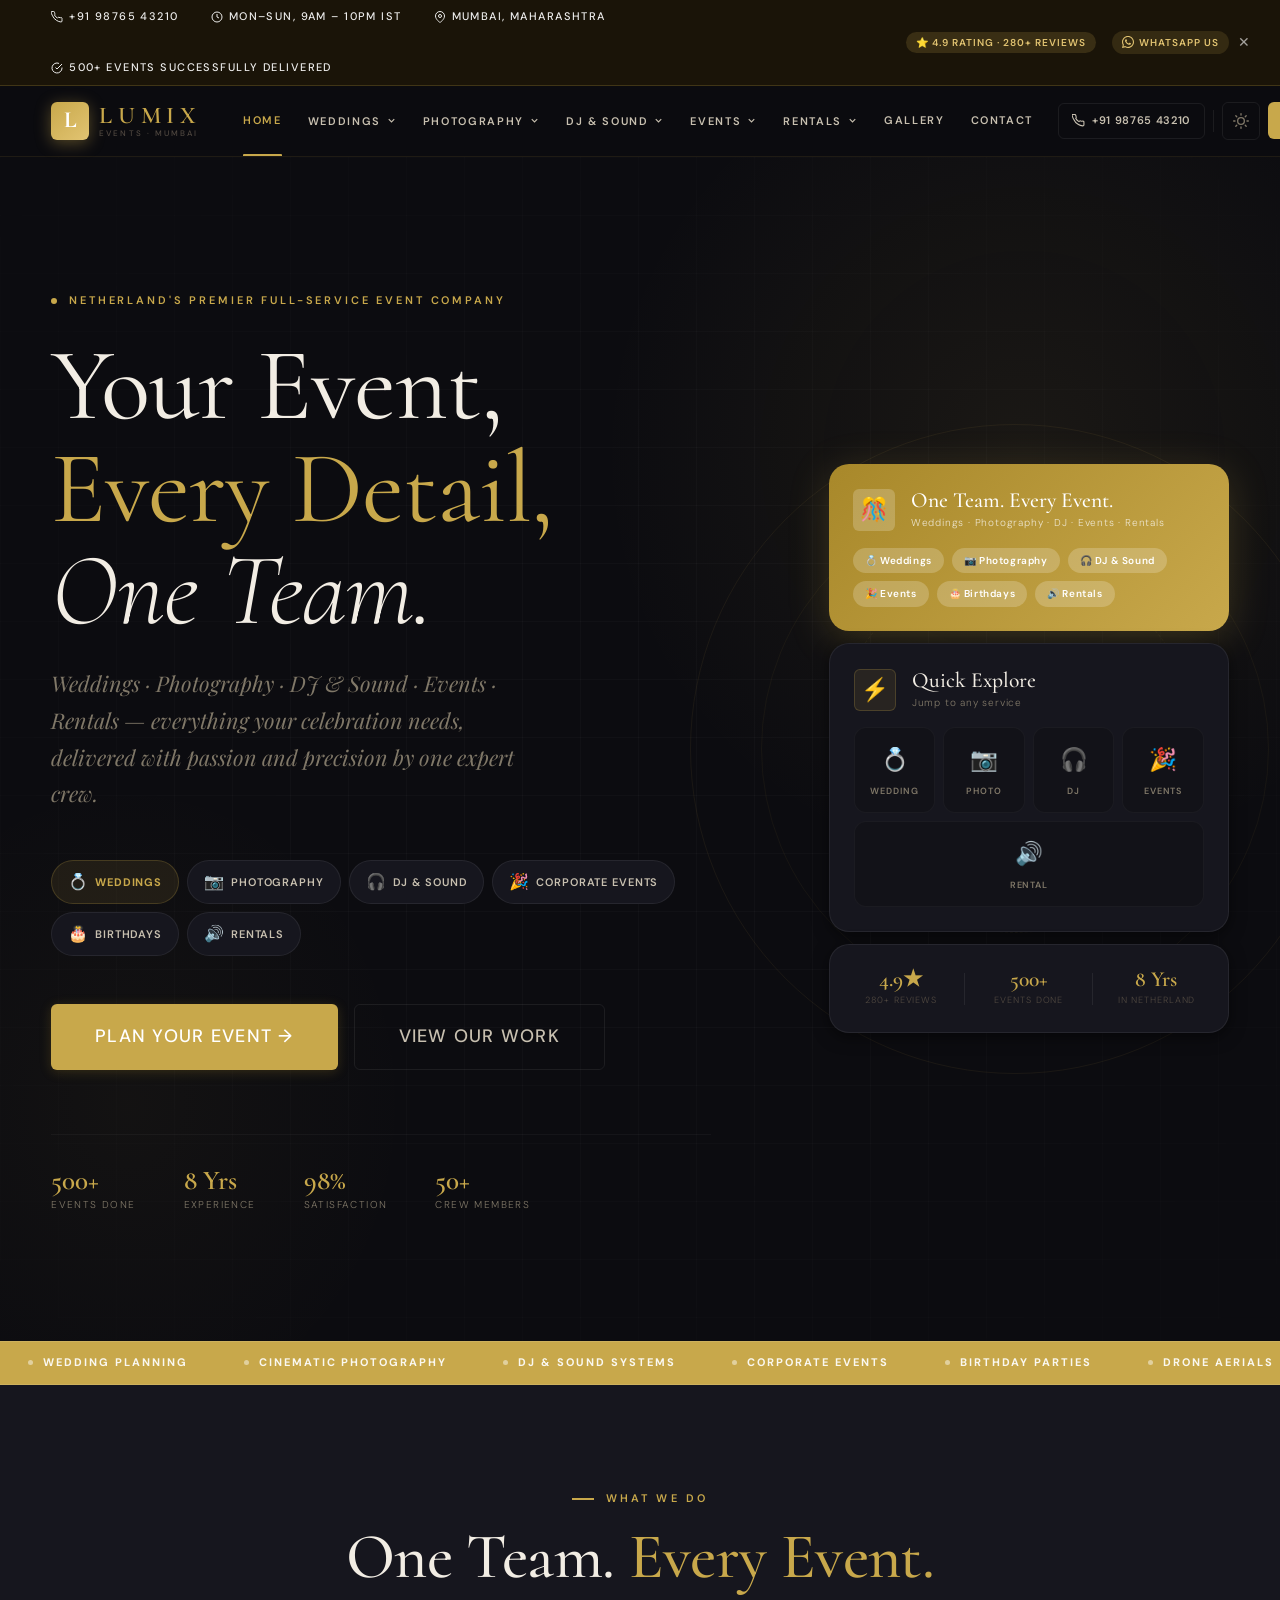
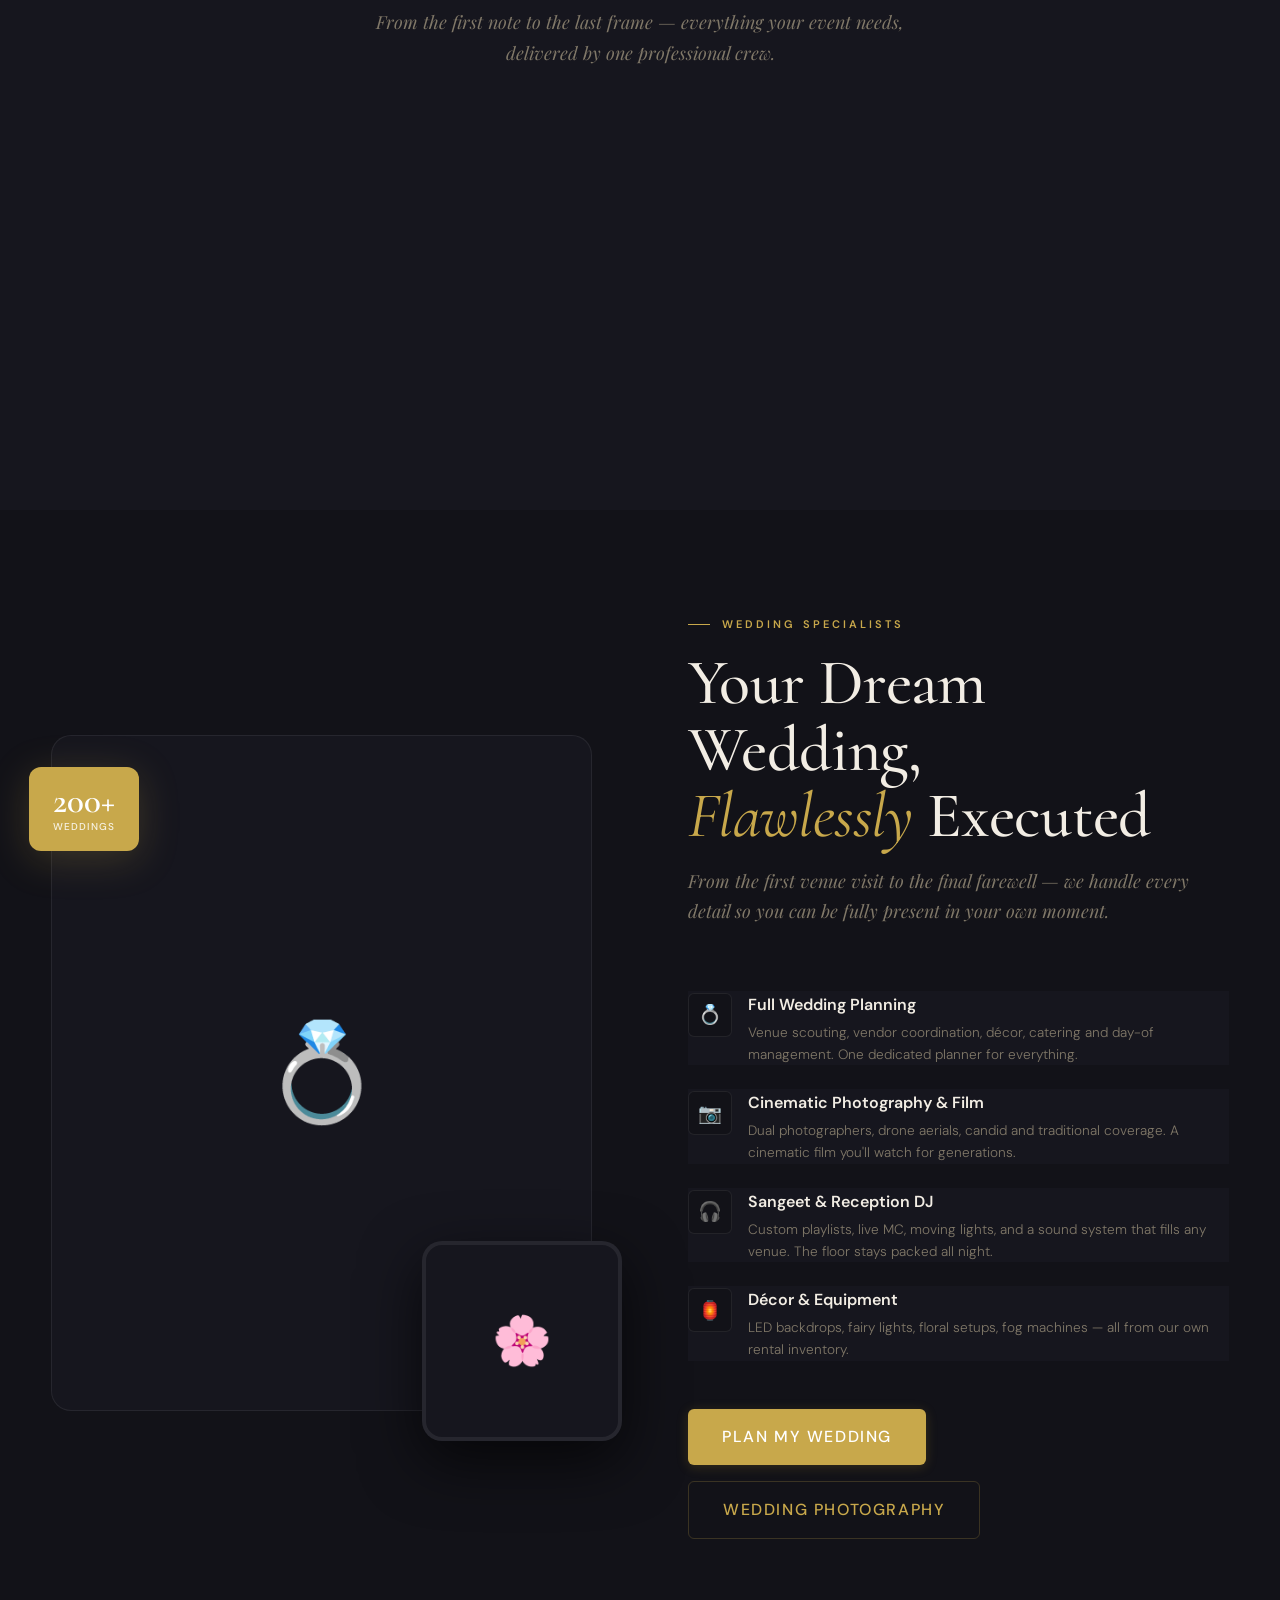
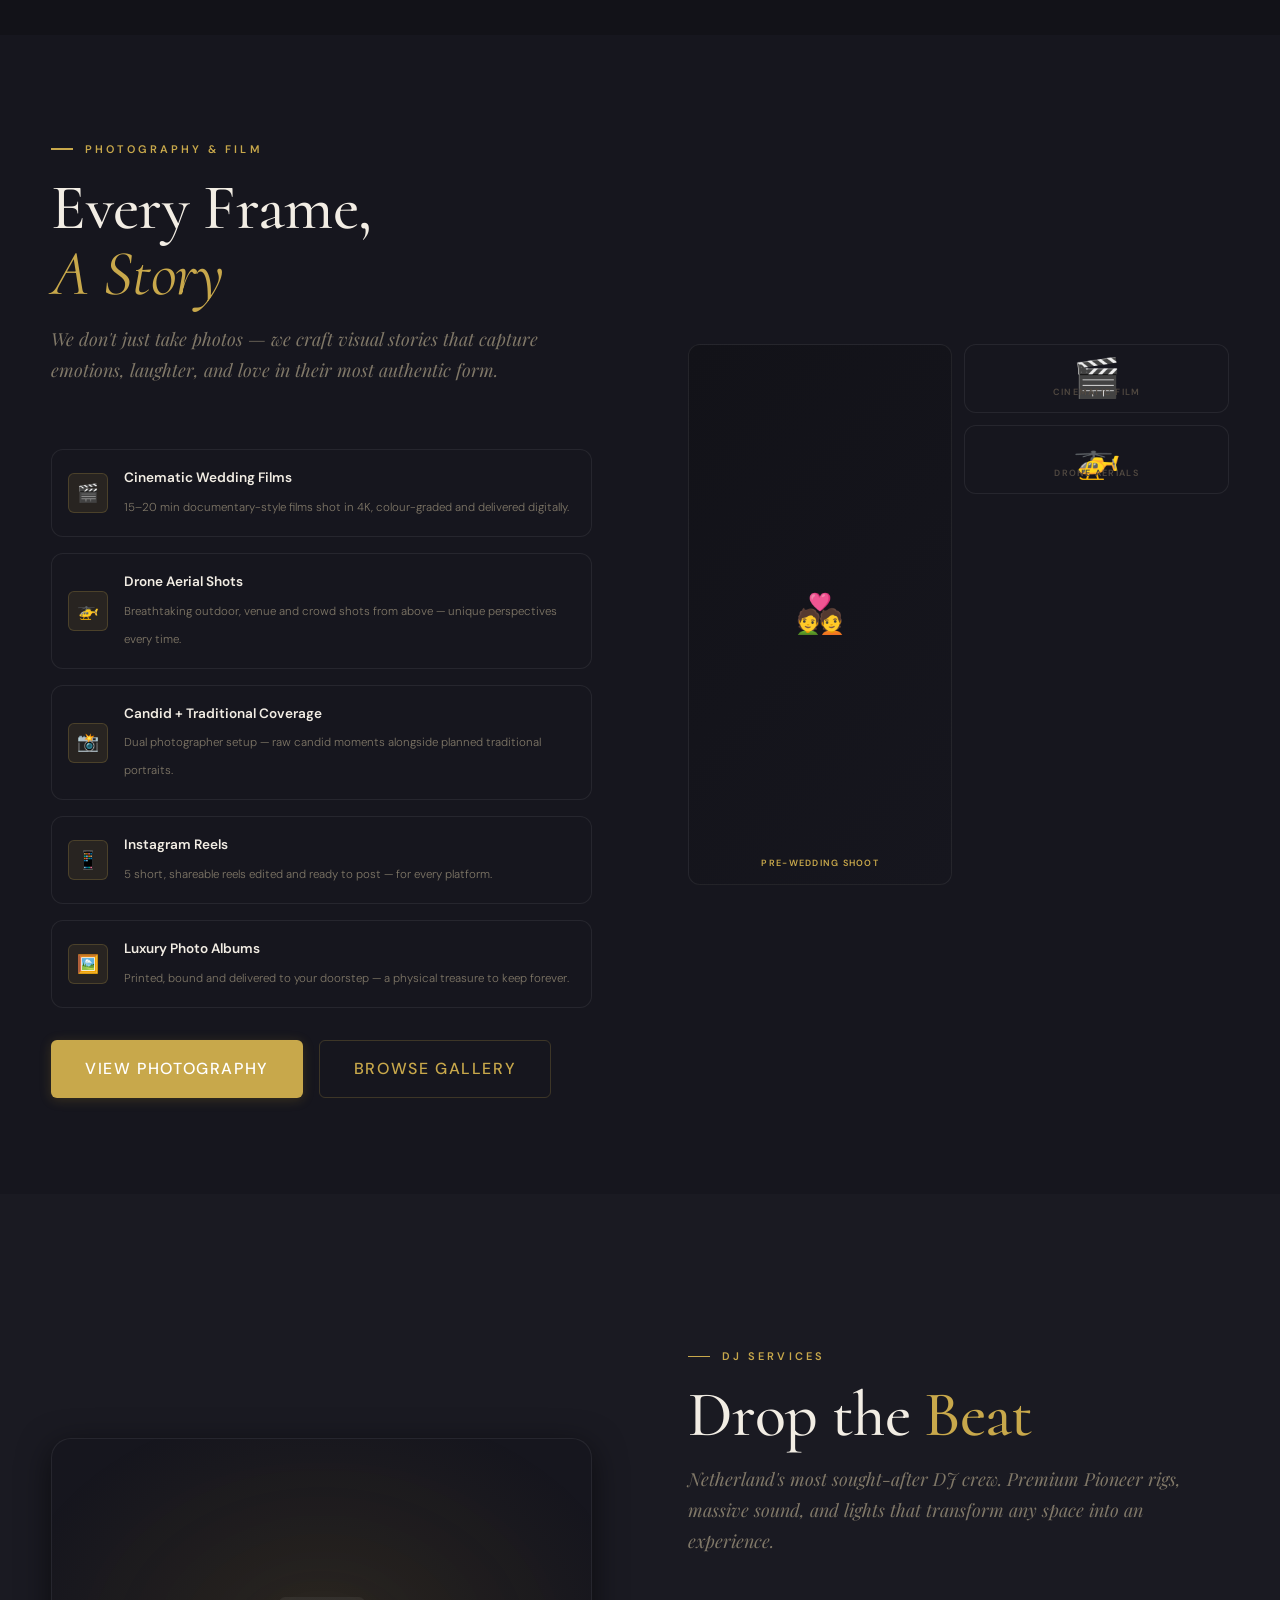
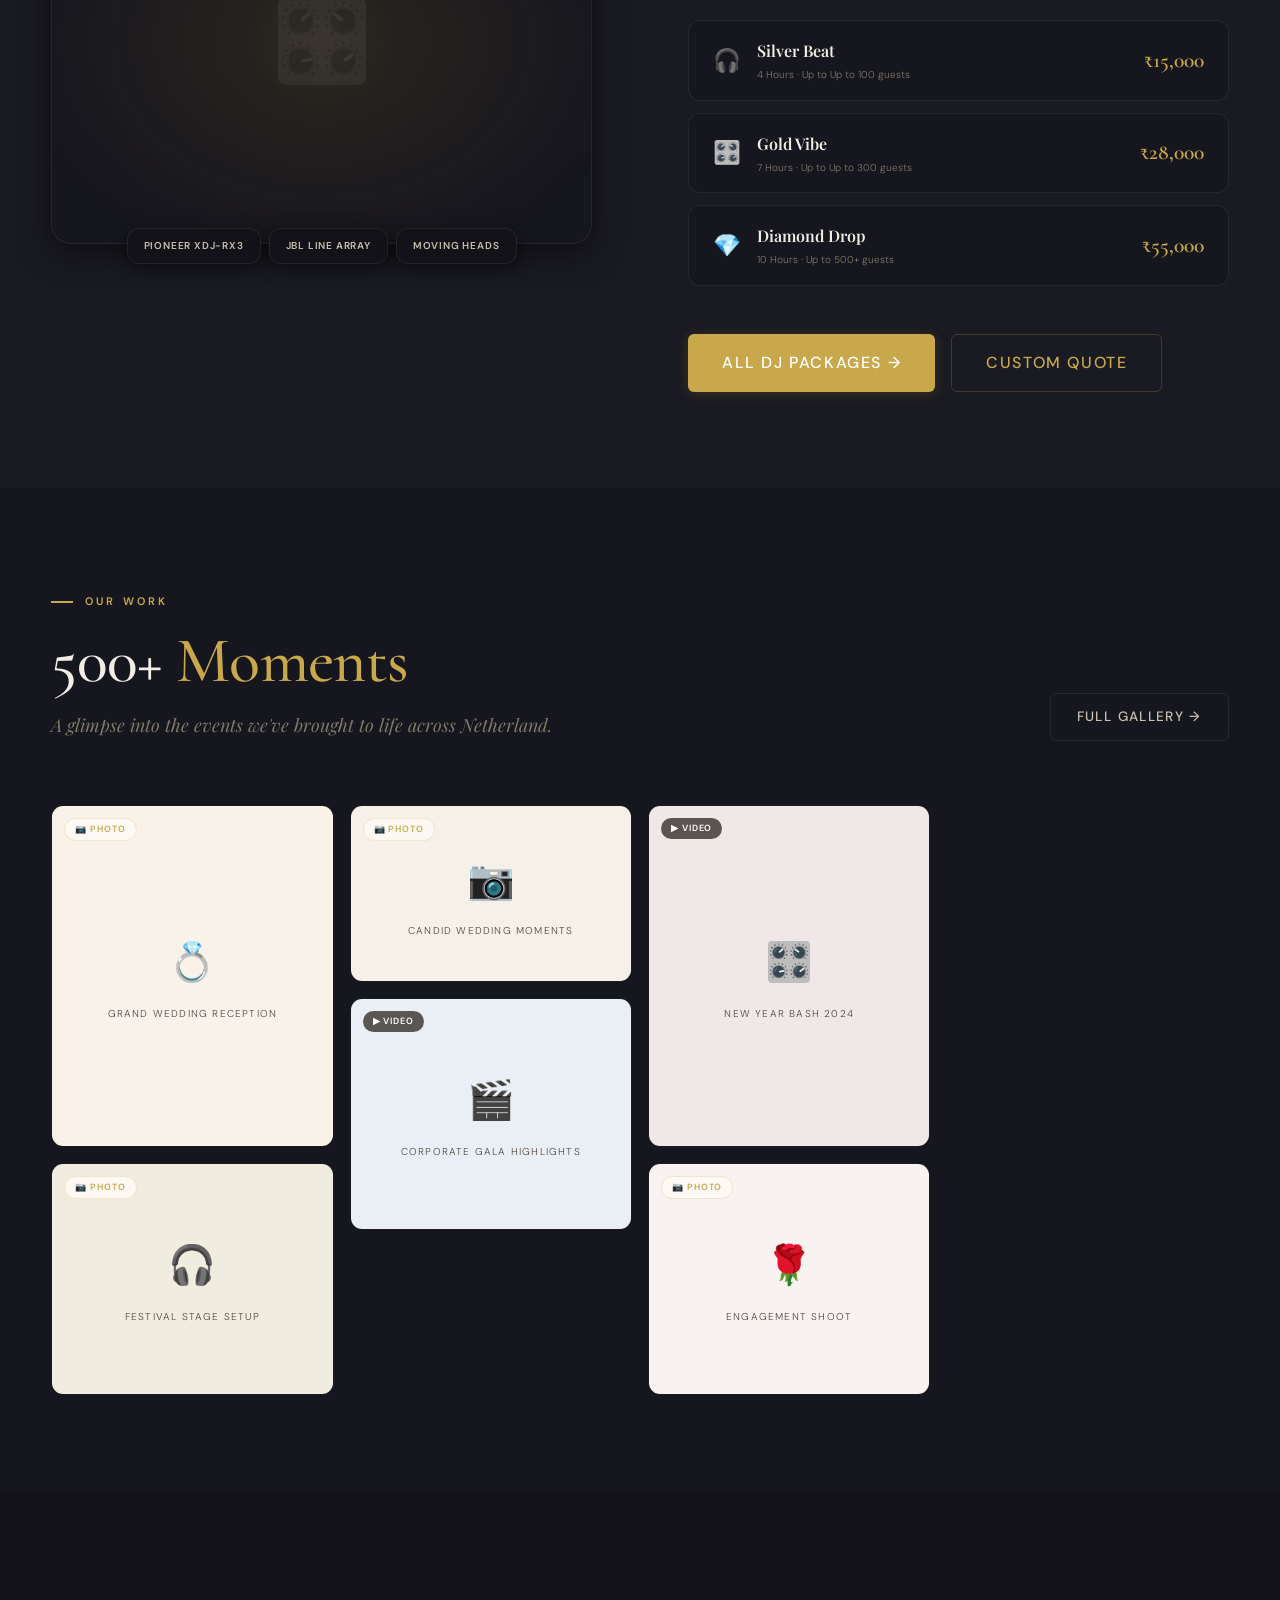
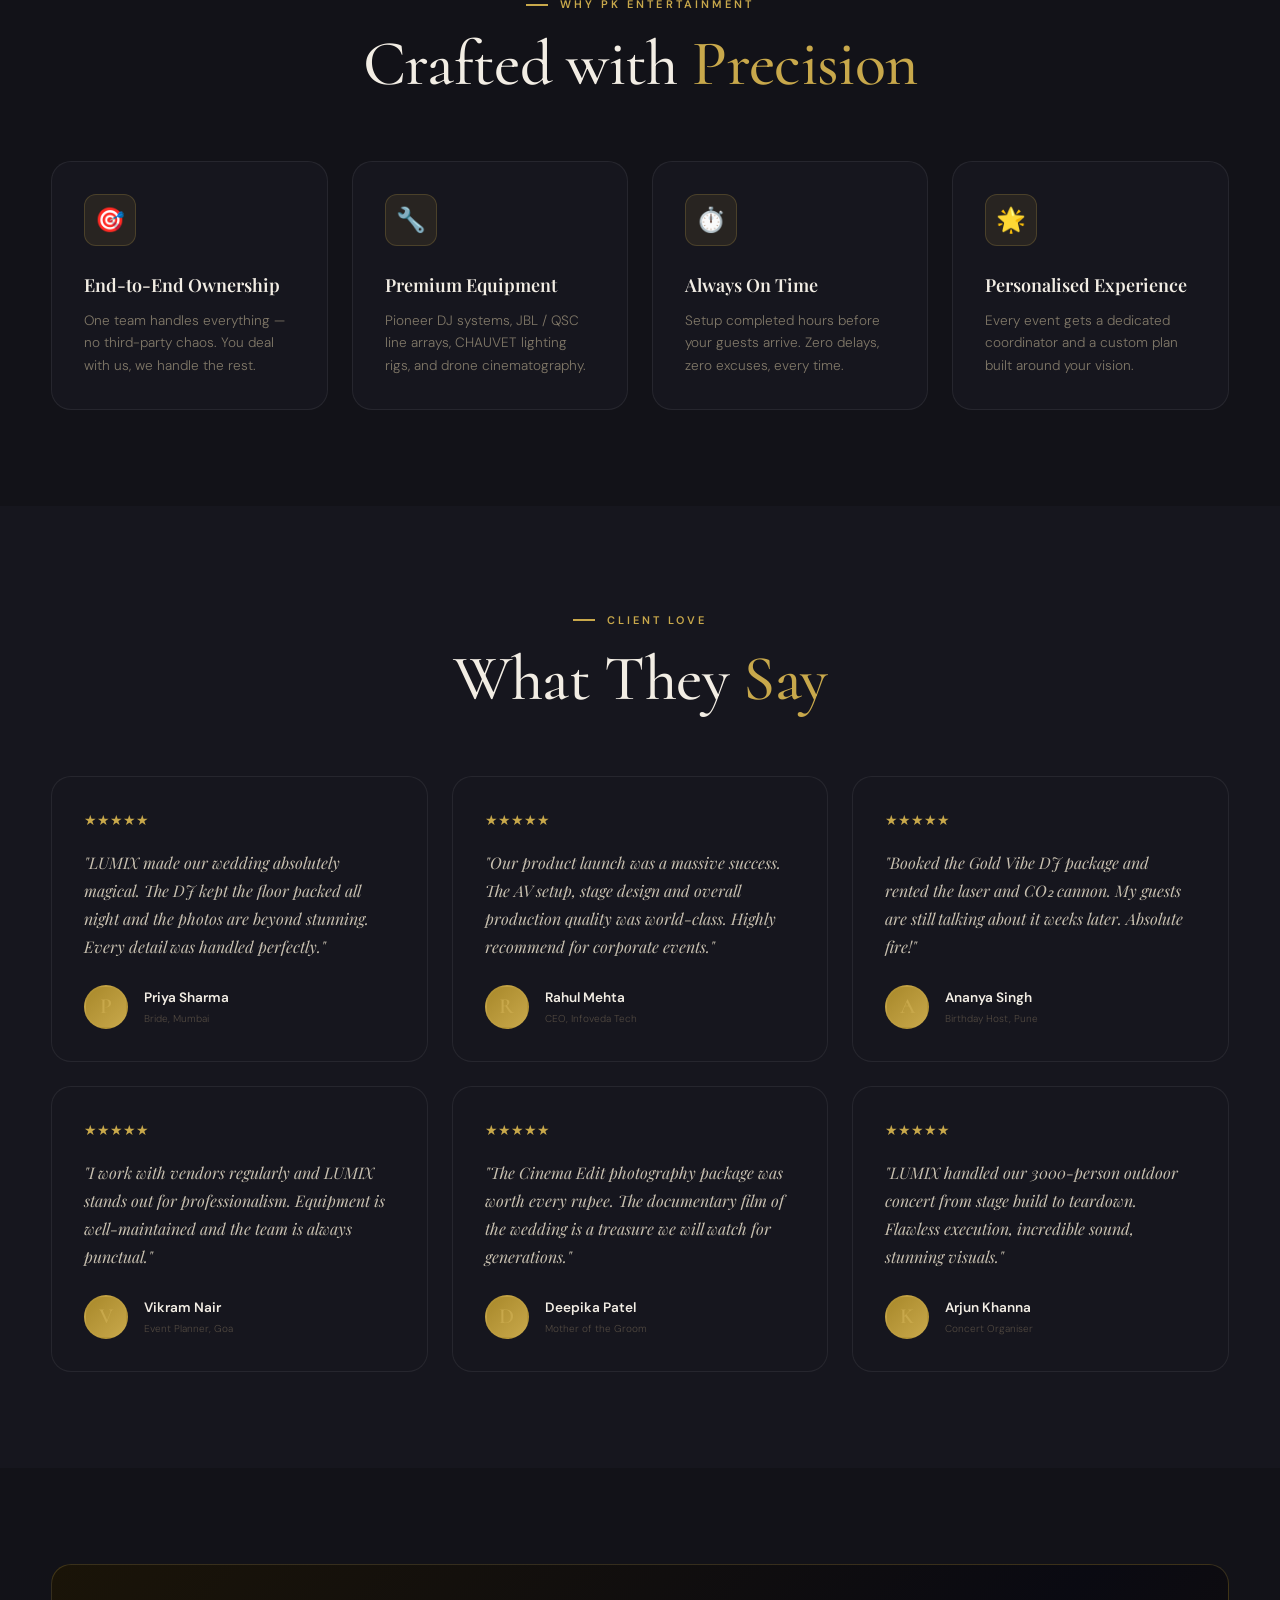
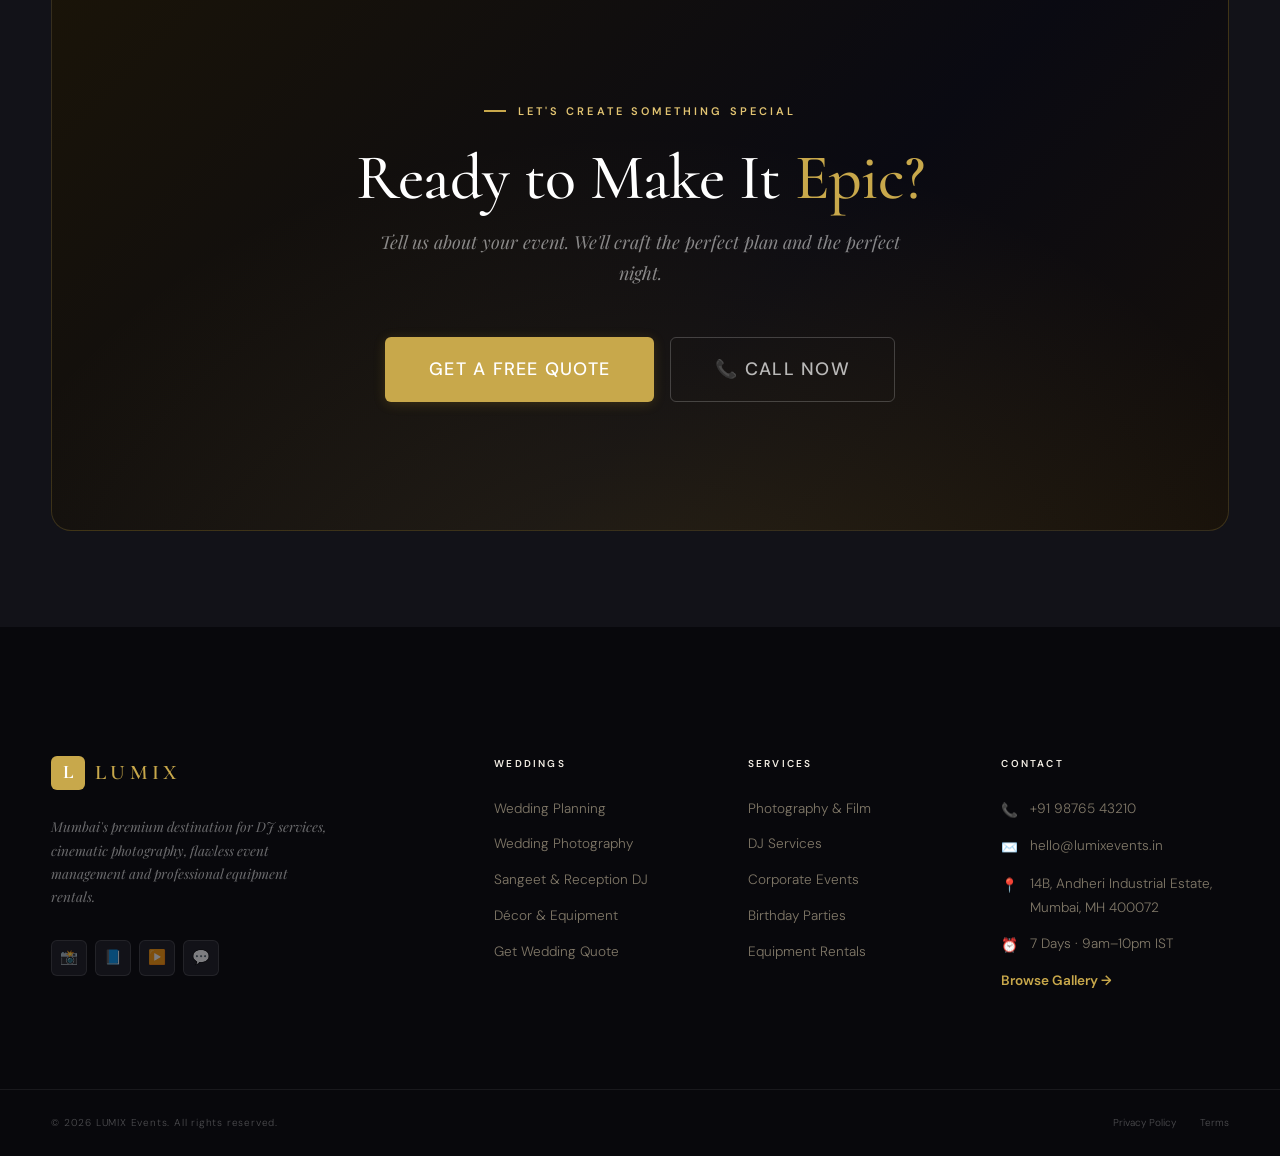
==== commit e8ee459c: "Mobile and name updated" ====
--- a/index.html
+++ b/index.html
@@ -10,8 +10,8 @@
   </script>
   <meta charset="UTF-8">
   <meta name="viewport" content="width=device-width, initial-scale=1.0">
-  <title>LUMIX — DJ · Photography · Weddings · Events · Mumbai</title>
-  <meta name="description" content="Mumbai's premier event company. DJ services, cinematic photography, wedding planning, full event management and professional equipment rentals.">
+  <title>PK ENTERTAINMENT — DJ · Photography · Weddings · Events · Netherland</title>
+  <meta name="description" content="Netherland's premier event company. DJ services, cinematic photography, wedding planning, full event management and professional equipment rentals.">
   <link rel="stylesheet" href="css/variables.css">
   <link rel="stylesheet" href="css/reset.css">
   <link rel="stylesheet" href="css/navbar.css">
@@ -35,7 +35,7 @@
 
       <div class="hero-eyebrow">
         <span class="hero-dot"></span>
-        Mumbai's Premier Full-Service Event Company
+        Netherland's Premier Full-Service Event Company
       </div>
 
       <h1 class="hero-title">
@@ -119,7 +119,7 @@
         <div class="hp-trust-sep"></div>
         <div class="hp-trust-block">
           <div class="hp-trust-num">8 Yrs</div>
-          <div class="hp-trust-lbl">In Mumbai</div>
+          <div class="hp-trust-lbl">In Netherland</div>
         </div>
       </div>
     </div>
@@ -345,7 +345,7 @@
         <div class="section-header reveal">
           <div class="eyebrow">DJ Services</div>
           <h2 class="section-title">Drop the <span class="accent">Beat</span></h2>
-          <p class="section-sub">Mumbai's most sought-after DJ crew. Premium Pioneer rigs, massive sound, and lights that transform any space into an experience.</p>
+          <p class="section-sub">Netherland's most sought-after DJ crew. Premium Pioneer rigs, massive sound, and lights that transform any space into an experience.</p>
         </div>
 
         <div class="dj-pkg-rows" id="home-dj-rows"></div>
@@ -368,7 +368,7 @@
       <div>
         <div class="eyebrow">Our Work</div>
         <h2 class="section-title">500+ <span class="accent">Moments</span></h2>
-        <p class="section-sub">A glimpse into the events we've brought to life across Mumbai.</p>
+        <p class="section-sub">A glimpse into the events we've brought to life across Netherland.</p>
       </div>
       <a href="gallery.html" class="btn btn-ghost">Full Gallery →</a>
     </div>
@@ -382,7 +382,7 @@
 <section class="section section-alt">
   <div class="container">
     <div class="section-header centered reveal">
-      <div class="eyebrow">Why LUMIX</div>
+      <div class="eyebrow">Why PK ENTERTAINMENT</div>
       <h2 class="section-title">Crafted with <span class="accent">Precision</span></h2>
     </div>
     <div class="why-grid">
@@ -435,7 +435,7 @@
         <p class="section-sub" style="color:rgba(255,255,255,.5);text-align:center;margin-inline:auto">Tell us about your event. We'll craft the perfect plan and the perfect night.</p>
         <div class="cta-actions">
           <a href="contact.html"       class="btn btn-gold btn-xl">Get a Free Quote</a>
-          <a href="tel:+919876543210"  class="btn btn-ghost btn-xl" style="color:rgba(255,255,255,.7);border-color:rgba(255,255,255,.2)">📞 Call Now</a>
+          <a href="tel:+32 483471544"  class="btn btn-ghost btn-xl" style="color:rgba(255,255,255,.7);border-color:rgba(255,255,255,.2)">📞 Call Now</a>
         </div>
       </div>
     </div>
